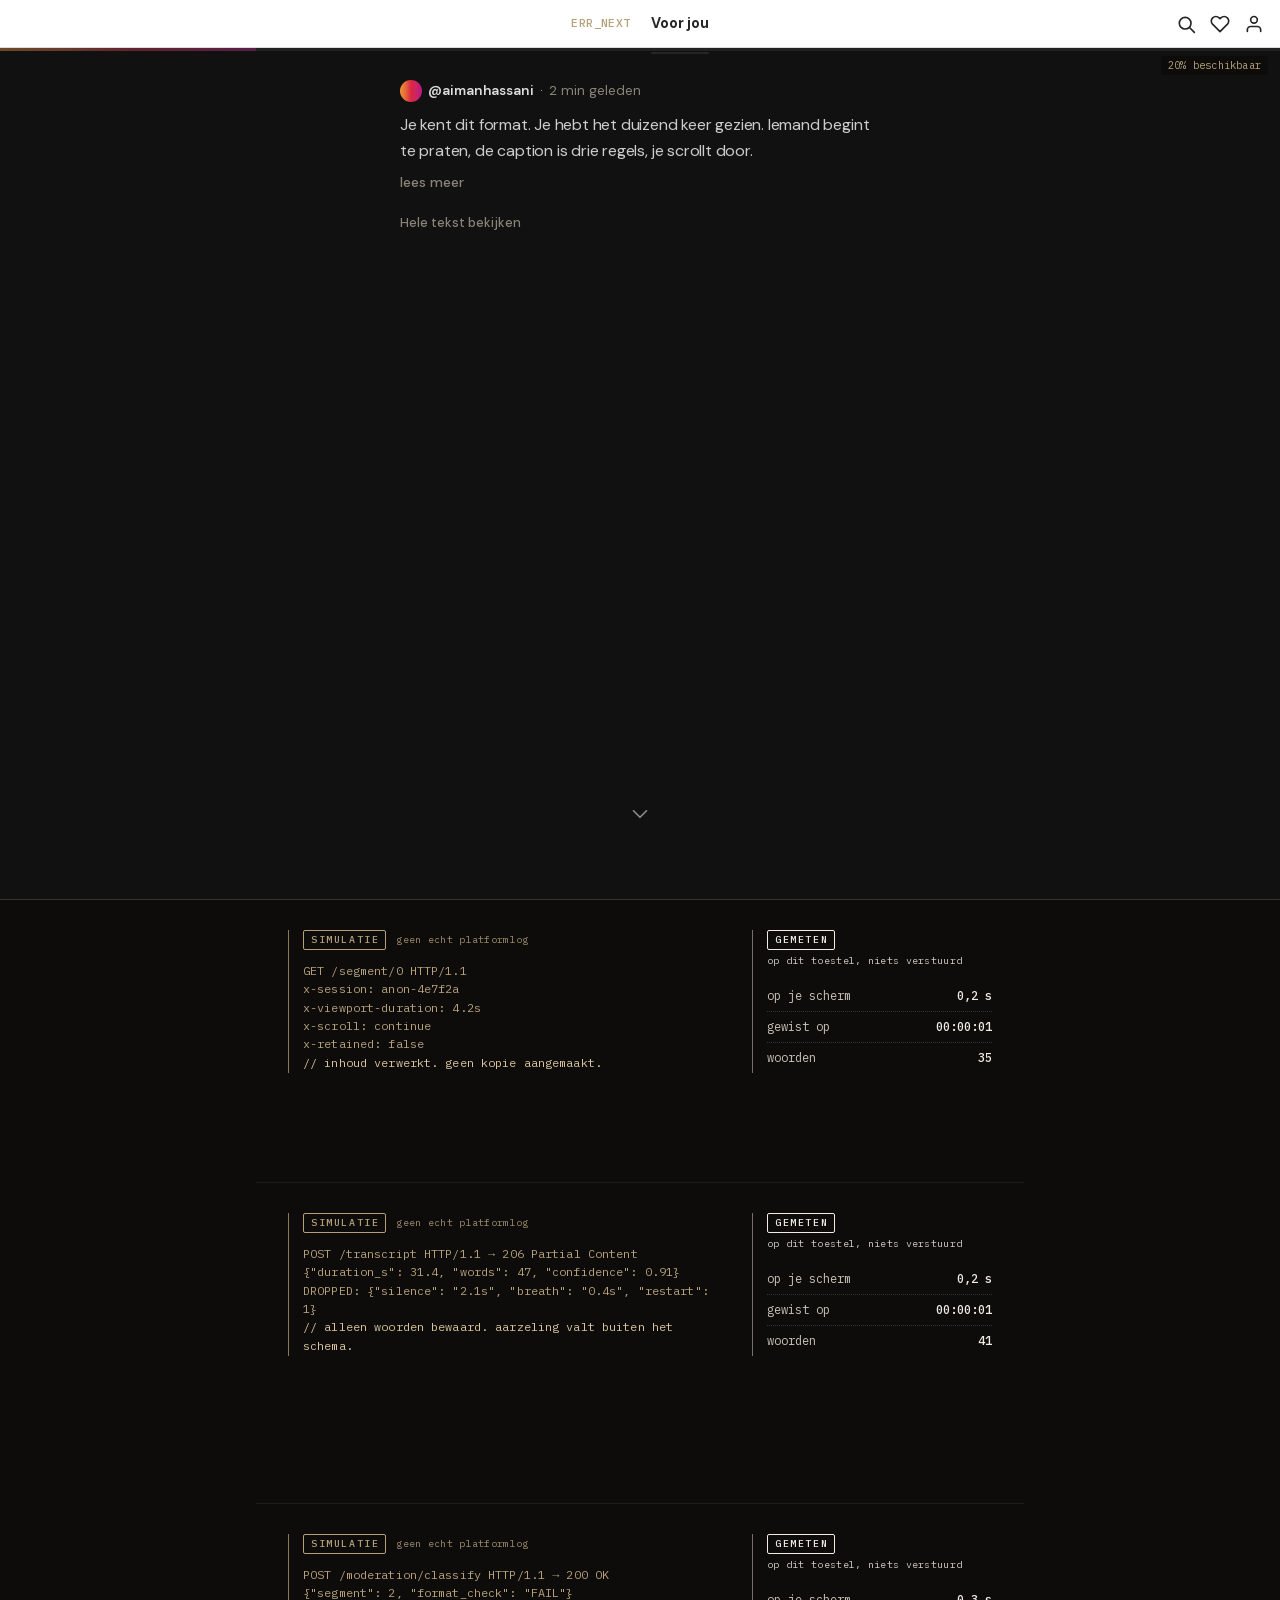
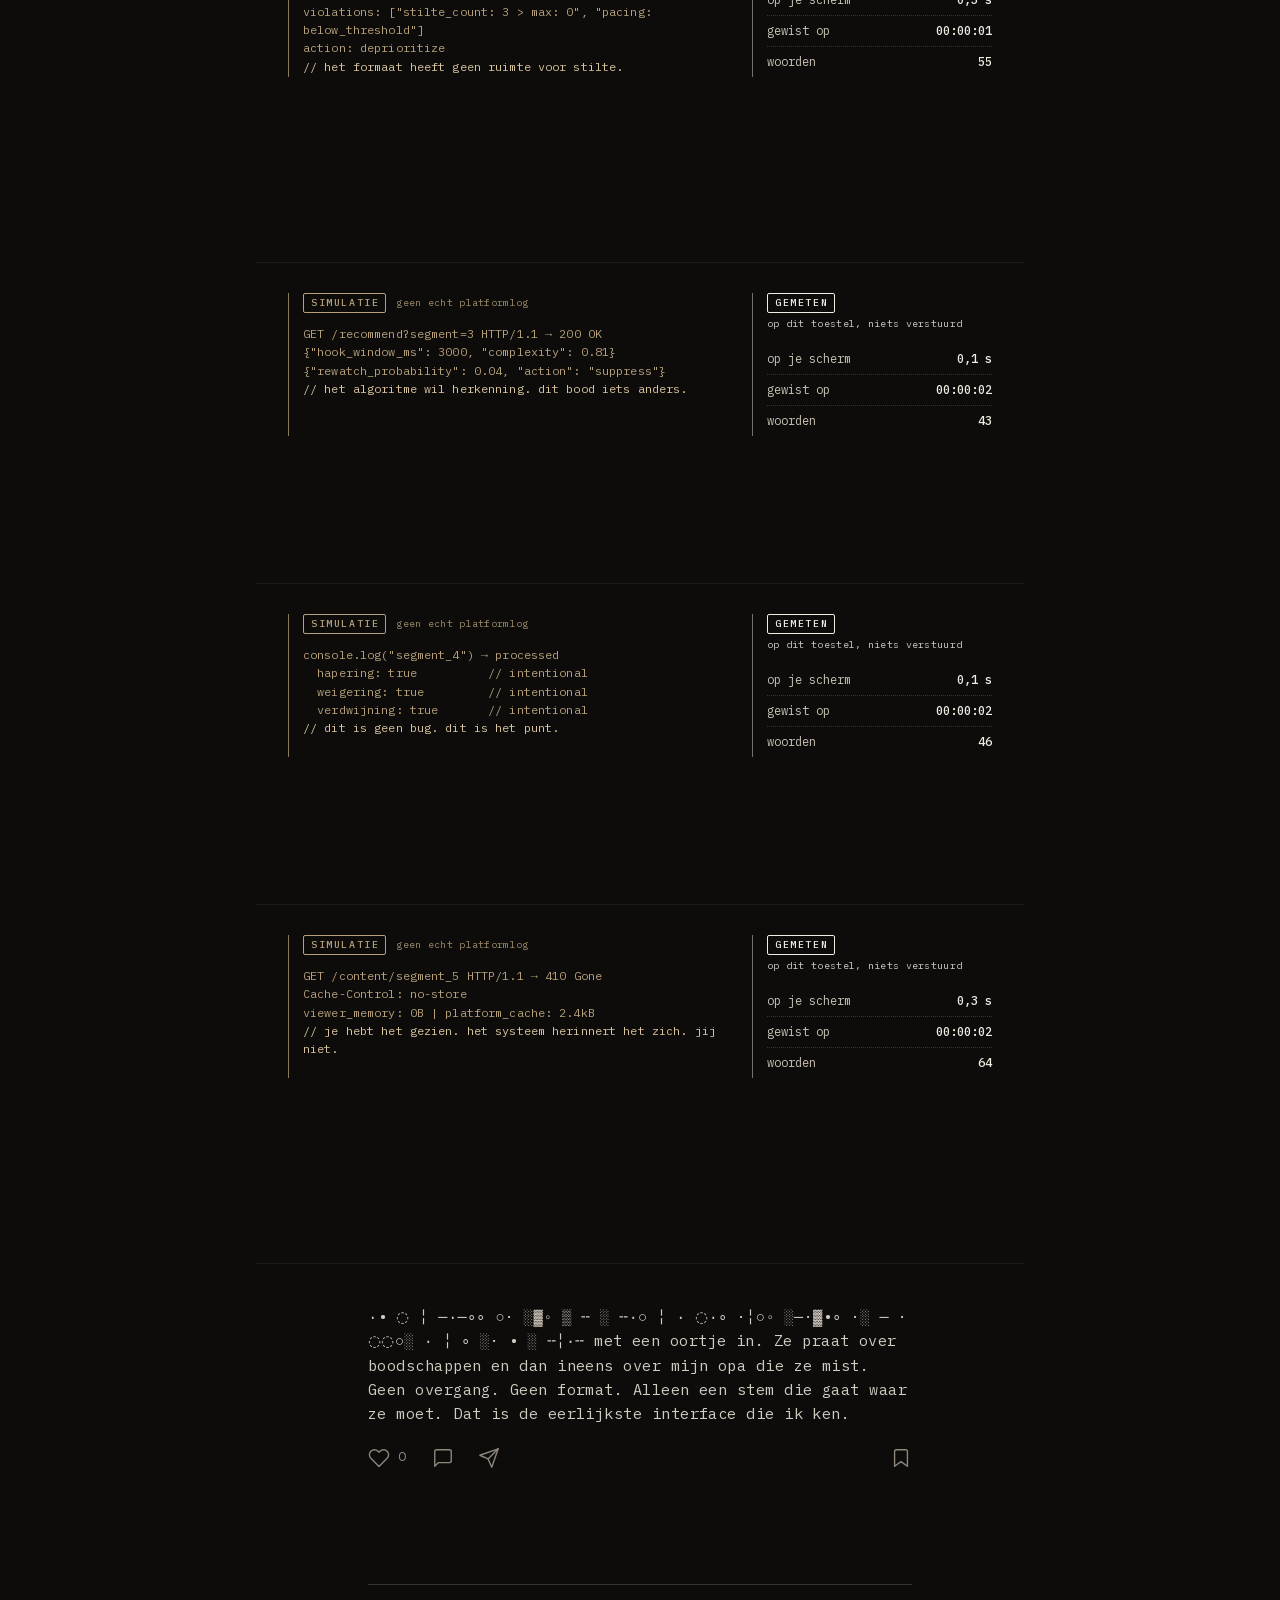
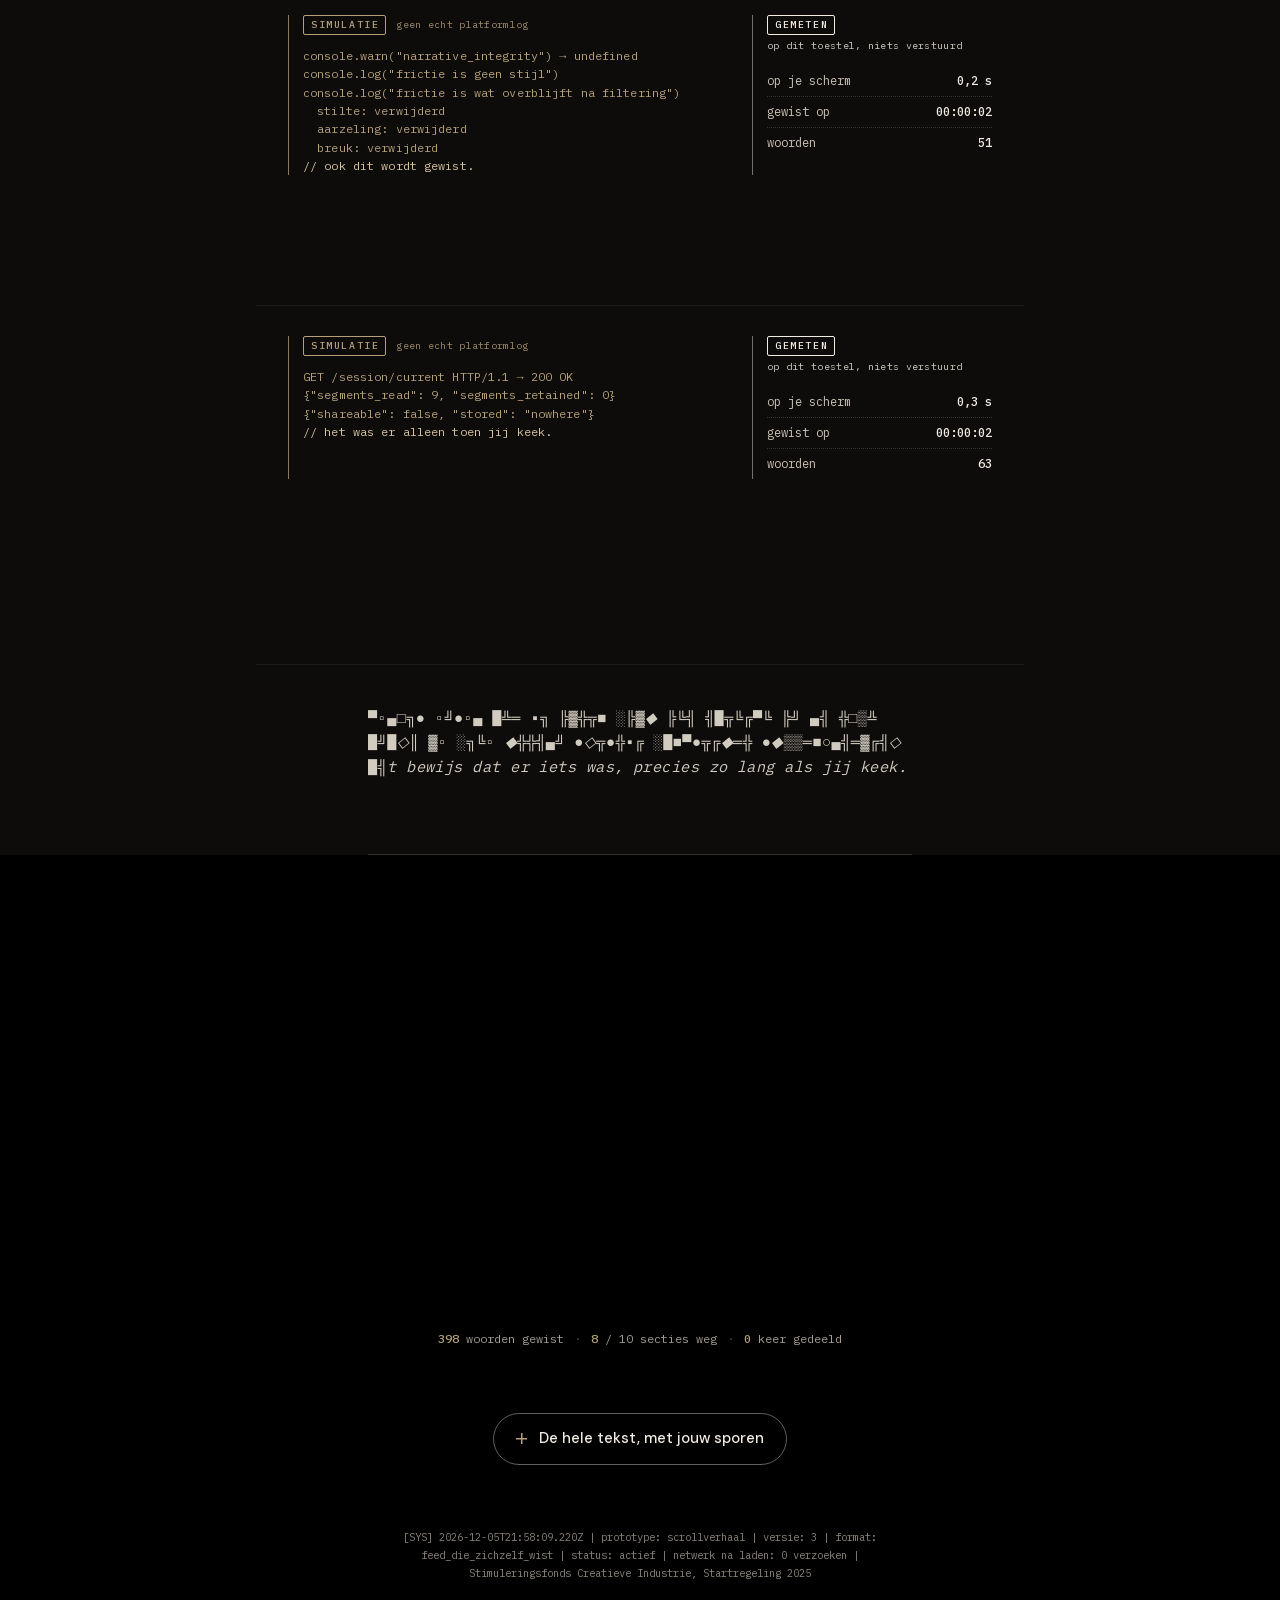
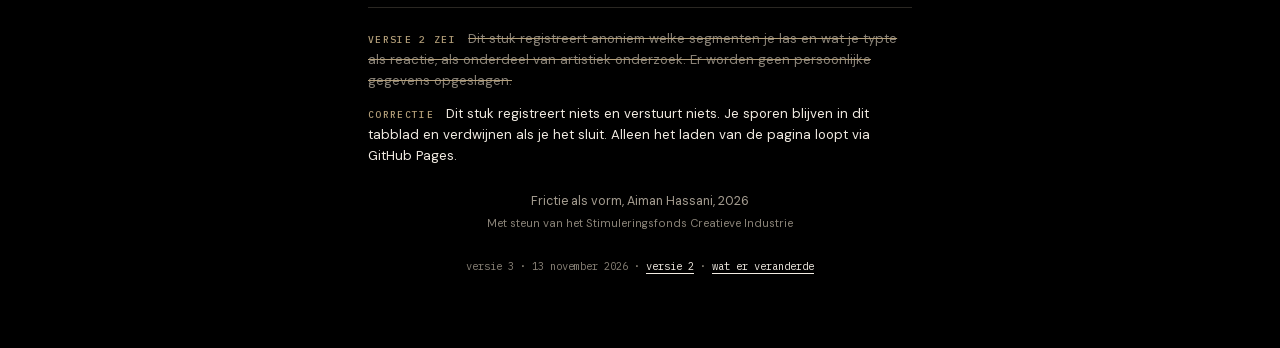
==== v3/index.html @ 37a1fa21 "v3: counter-archive version at /v3/, v2 frozen at /v2/ - v2/: the live version of 17 May, copied byt" ====
<!DOCTYPE html>
<html lang="nl">
<head>
  <meta charset="UTF-8">
  <meta name="viewport" content="width=device-width, initial-scale=1, viewport-fit=cover">
  <meta name="color-scheme" content="light">
  <meta name="theme-color" content="#ffffff">
  <title>Frictie als Vorm</title>
  <!-- Geen favicon-verzoek: ook dat zou het netwerk op gaan. -->
  <link rel="icon" href="data:,">
  <!-- Lettertypes staan naast deze pagina. Geen Google Fonts: ook Google ziet de lezer niet.
       Alles wordt vooraf geladen, zodat na het laden niets meer over het netwerk gaat. -->
  <link rel="preload" href="fonts/instrumentserif-400-latin.woff2" as="font" type="font/woff2" crossorigin>
  <link rel="preload" href="fonts/instrumentserif-italic-latin.woff2" as="font" type="font/woff2" crossorigin>
  <link rel="preload" href="fonts/dmsans-latin-var.woff2" as="font" type="font/woff2" crossorigin>
  <link rel="preload" href="fonts/plexmono-400-latin.woff2" as="font" type="font/woff2" crossorigin>
  <link rel="preload" href="fonts/plexmono-500-latin.woff2" as="font" type="font/woff2" crossorigin>
  <link rel="stylesheet" href="style.css">
</head>
<body>

  <svg class="sprite" aria-hidden="true" focusable="false">
    <symbol id="i-heart" viewBox="0 0 24 24"><path d="M20.84 4.61a5.5 5.5 0 0 0-7.78 0L12 5.67l-1.06-1.06a5.5 5.5 0 0 0-7.78 7.78l1.06 1.06L12 21.23l7.78-7.78 1.06-1.06a5.5 5.5 0 0 0 0-7.78z"/></symbol>
    <symbol id="i-comment" viewBox="0 0 24 24"><path d="M21 15a2 2 0 0 1-2 2H7l-4 4V5a2 2 0 0 1 2-2h14a2 2 0 0 1 2 2z"/></symbol>
    <symbol id="i-share" viewBox="0 0 24 24"><line x1="22" y1="2" x2="11" y2="13"/><polygon points="22 2 15 22 11 13 2 9 22 2"/></symbol>
    <symbol id="i-save" viewBox="0 0 24 24"><path d="M19 21l-7-5-7 5V5a2 2 0 0 1 2-2h10a2 2 0 0 1 2 2z"/></symbol>
    <symbol id="i-search" viewBox="0 0 24 24"><circle cx="11" cy="11" r="7"/><line x1="16.5" y1="16.5" x2="22" y2="22"/></symbol>
    <symbol id="i-user" viewBox="0 0 24 24"><path d="M20 21v-2a4 4 0 0 0-4-4H8a4 4 0 0 0-4 4v2"/><circle cx="12" cy="7" r="4"/></symbol>
    <symbol id="i-chevron" viewBox="0 0 24 24"><polyline points="6 9 12 15 18 9"/></symbol>
  </svg>

  <!-- Platformchroom. Het blijft ongerept en doet niets: daarom is het voor schermlezers
       en toetsenbord verborgen. Alleen wat jij las loopt gevaar. -->
  <div class="platform-nav" aria-hidden="true">
    <div class="nav-left"></div>
    <div class="nav-center">
      <span class="nav-tab" id="tabVolgend">Volgend</span>
      <span class="nav-tab nav-tab-active">Voor jou</span>
    </div>
    <div class="nav-right">
      <span class="nav-btn"><svg width="20" height="20" viewBox="0 0 24 24" fill="none" stroke="currentColor" stroke-width="2" stroke-linecap="round" stroke-linejoin="round"><use href="#i-search"/></svg></span>
      <span class="nav-btn"><svg width="20" height="20" viewBox="0 0 24 24" fill="none" stroke="currentColor" stroke-width="2" stroke-linecap="round" stroke-linejoin="round"><use href="#i-heart"/></svg></span>
      <span class="nav-btn"><svg width="20" height="20" viewBox="0 0 24 24" fill="none" stroke="currentColor" stroke-width="2" stroke-linecap="round" stroke-linejoin="round"><use href="#i-user"/></svg></span>
    </div>
  </div>

  <!-- Voortgang die achteruit gaat -->
  <div class="progress" aria-hidden="true">
    <div class="progress-track"><div class="progress-bar" id="progressBar"></div></div>
    <span class="progress-label" id="progressLabel">100% beschikbaar</span>
  </div>

  <!-- Meldingen voor schermlezers: welke alinea net gewist is -->
  <div class="sr-only" id="announcer" role="status" aria-live="polite"></div>

  <header class="intro">
    <div class="intro-inner">
      <p class="intro-meta">
        <span class="intro-avatar" aria-hidden="true"></span>
        <span class="intro-author">@aimanhassani</span>
        <span class="intro-dot" aria-hidden="true">·</span>
        <span class="intro-time">2 min geleden</span>
      </p>
      <p class="intro-caption" id="caption" tabindex="-1">Je kent dit format. Je hebt het duizend keer gezien. Iemand begint te praten, de caption is drie regels, je scrollt door.<span id="captionRest" hidden> Het algoritme zegt: deze persoon is 6,2 seconden je aandacht waard. Daarna: volgende.</span></p>
      <p class="intro-more"><button type="button" class="intro-more-link" id="moreBtn" aria-expanded="false" aria-controls="captionRest">lees meer</button></p>
      <!-- Leesroute die niets wist: zoals "Vertaling bekijken" onder een post -->
      <p class="intro-route"><a class="route-link" id="routeLink" href="#archief">Hele tekst bekijken</a></p>
    </div>
    <div class="scroll-indicator" id="scrollIndicator" aria-hidden="true">
      <svg width="26" height="26" viewBox="0 0 24 24" fill="none" stroke="currentColor" stroke-width="1.5" stroke-linecap="round" stroke-linejoin="round"><use href="#i-chevron"/></svg>
    </div>
  </header>

  <main id="main">
    <article class="feed" id="story" aria-label="Frictie als Vorm, scrollverhaal">

      <section class="segment" data-segment="0">
        <div class="segment-content">
          <p>Je kent dit format. Je hebt het duizend keer gezien. Iemand begint te praten, de caption is drie regels, je scrollt door. Het algoritme zegt: deze persoon is 6,2 seconden je aandacht waard. Daarna: volgende.</p>
        </div>
        <div class="segment-ghost" hidden></div>
      </section>

      <section class="segment" data-segment="1">
        <div class="segment-content">
          <p>Stel je voor: je stuurt een spraakbericht. Je hapert, je zucht, je begint opnieuw. Maar de app transcribeert alleen de woorden. De aarzeling verdwijnt. De stilte wordt witruimte. Wat overblijft is een samenvatting van wat je voelde, niet wat je voelde.</p>
        </div>
        <div class="segment-ghost" hidden></div>
      </section>

      <section class="segment" data-segment="2">
        <div class="segment-content">
          <p>Ik maakte een film over jongens bij Rotterdam Centraal. Het format was: 50 minuten drama, lineair, NTR. Maar het verhaal was niet lineair. Het had gaten. Stiltes waar niemand iets zei omdat er niks te zeggen viel. Die stiltes pasten niet in het format. Het format wilde conflict, opbouw, catharsis. Het verhaal wilde gewoon ademruimte.</p>
        </div>
        <div class="segment-ghost" hidden></div>
      </section>

      <section class="segment" data-segment="3">
        <div class="segment-content">
          <p>Op TikTok heb je drie seconden. Drie seconden om iemand te overtuigen dat jouw verhaal hun duim waard is. Dat is geen storytelling. Dat is een sollicitatie bij een algoritme. En het algoritme heeft geen interesse in complexiteit. Het wil herkenning, snelheid, herhaling.</p>
        </div>
        <div class="segment-ghost" hidden></div>
      </section>

      <section class="segment" data-segment="4">
        <div class="segment-content">
          <p>Maar wat als het format zelf het verhaal is? Wat als de hapering, de weigering om glad te laden, de tekst die niet blijft staan, juist de betekenis draagt? Niet als kunstgreep. Als eerlijkheid. Omdat sommige verhalen niet passen in de container die je ze geeft.</p>
        </div>
        <div class="segment-ghost" hidden></div>
      </section>

      <section class="segment" data-segment="5">
        <div class="segment-content">
          <p>Je hebt nu gemerkt dat de vorige stukken weg zijn. Je scrollt terug en vindt foutmeldingen waar woorden stonden. Het systeem heeft besloten dat je klaar was met die tekst. Jij had daar geen zeggenschap over. Zo werkt het ook in je feed. Je ziet iets, het raakt je, je scrollt door, het is weg. Alleen het algoritme herinnert zich wat je hebt gezien.</p>
        </div>
        <div class="segment-ghost" hidden></div>
      </section>

      <section class="segment" data-segment="6">
        <div class="segment-content">
          <p>Mijn moeder stuurt me voice-notes in het Arabisch. Soms twintig achter elkaar. Ik luister ze in de trein, met een oortje in. Ze praat over boodschappen en dan ineens over mijn opa die ze mist. Geen overgang. Geen format. Alleen een stem die gaat waar ze moet. Dat is de eerlijkste interface die ik ken.</p>
        </div>
        <div class="segment-ghost" hidden></div>
      </section>

      <section class="segment" data-segment="7">
        <div class="segment-content">
          <p>Frictie is geen stijl. Frictie is wat er overblijft als je weigert om je verhaal glad te strijken voor het platform. Het is de stilte die de app wegfiltert. Het is de aarzeling die het algoritme niet kan meten. Het is de breuk in het format waar de werkelijkheid doorheen lekt.</p>
        </div>
        <div class="segment-ghost" hidden></div>
      </section>

      <section class="segment" data-segment="8">
        <div class="segment-content">
          <p>Dit verhaal is bijna op. Niet omdat het klaar is, maar omdat het zichzelf heeft opgebruikt. Elke alinea die je las bestaat niet meer. Je kunt het niet delen, niet screenshotten, niet bewaren in je saves. Het was er alleen in het moment dat jij keek. Net als dat ene bericht in je feed dat je raakte maar dat je nooit meer terugvindt.</p>
        </div>
        <div class="segment-ghost" hidden></div>
      </section>

      <!-- Laatste alinea: geen knoppen. Het systeem heeft geen eigen taal meer. -->
      <section class="segment segment-final" data-segment="9">
        <div class="segment-content">
          <p>Scroll terug als je wilt. Maar het verhaal is er niet meer. Er zijn alleen sporen. Tijdcodes. Foutmeldingen. Het bewijs dat er iets was, precies zo lang als jij keek.</p>
        </div>
        <div class="segment-ghost" hidden></div>
      </section>

    </article>

    <!-- Na de feed. Altijd minstens een scherm hoog, zodat ook de laatste alinea dezelfde
         regel volgt als de rest: het einde klopt op elk scherm. -->
    <div class="after" id="after">

      <section class="endcard" aria-labelledby="endTitle">
        <h2 class="sr-only" id="endTitle">Einde van de feed</h2>
        <p class="farewell" id="farewell" aria-hidden="true"></p>
        <p class="footer-stats">
          <span class="stat"><span class="stat-num" id="wordsLost">0</span> woorden gewist</span>
          <span class="stat-sep" aria-hidden="true">·</span>
          <span class="stat"><span class="stat-num" id="segmentsGone">0</span> / 10 secties weg</span>
          <span class="stat-sep" aria-hidden="true">·</span>
          <span class="stat"><span class="stat-num">0</span> keer gedeeld</span>
        </p>
      </section>

      <section class="archive" id="archief" aria-labelledby="archiefTitel">
        <details class="archive-box" id="archiveBox">
          <summary id="archiefTitel">De hele tekst, met jouw sporen</summary>
          <div class="archive-body">
            <p class="archive-rule">regel: een alinea vervaagt zodra de onderkant ervan de helft van je scherm passeert, en wordt gewist zodra die het bovenste derde bereikt. voor iedereen hetzelfde, op elk scherm. tijdcodes tellen vanaf het openen van deze pagina.</p>
            <ol class="archive-list" id="archiveList" role="list"></ol>
            <dl class="manifest" id="manifest">
              <div>
                <dt>bewaard</dt>
                <dd>alleen in dit tabblad: per alinea de tijd op je scherm, het moment van wissen en het aantal woorden. weg zodra je het tabblad sluit.</dd>
              </div>
              <div>
                <dt>niet bewaard</dt>
                <dd>wat je typte (alleen het aantal tekens), wie je bent, of je echt las.</dd>
              </div>
              <div>
                <dt>verstuurd</dt>
                <dd id="manifestNet">niets.</dd>
              </div>
            </dl>
          </div>
        </details>
      </section>

      <footer class="colophon">
        <p class="footer-system" id="footerSystem"></p>
        <div class="correction">
          <p class="was"><span class="tag">versie 2 zei</span> <del>Dit stuk registreert anoniem welke segmenten je las en wat je typte als reactie, als onderdeel van artistiek onderzoek. Er worden geen persoonlijke gegevens opgeslagen.</del></p>
          <p class="is"><span class="tag">correctie</span> Dit stuk registreert niets en verstuurt niets. Je sporen blijven in dit tabblad en verdwijnen als je het sluit. Alleen het laden van de pagina loopt via GitHub Pages.</p>
        </div>
        <p class="credit">Frictie als vorm, Aiman Hassani, 2026<br>
        <span class="credit-sub">Met steun van het Stimuleringsfonds Creatieve Industrie</span></p>
        <p class="versions">versie 3 · 13 november 2026 · <a href="../v2/">versie 2</a> · <a href="../CHANGELOG.html">wat er veranderde</a></p>
      </footer>

    </div>
  </main>

  <!-- Knoppen onder elke alinea, behalve de laatste -->
  <template id="tplUI">
    <div class="segment-ui">
      <button type="button" class="ui-heart" aria-label="Vind ik leuk" aria-pressed="false"><svg width="22" height="22" viewBox="0 0 24 24" fill="none" stroke="currentColor" stroke-width="1.5" stroke-linecap="round" stroke-linejoin="round" aria-hidden="true" focusable="false"><use href="#i-heart"/></svg><span class="heart-count">0</span></button>
      <button type="button" class="ui-comment" aria-label="Reageren" aria-expanded="false"><svg width="22" height="22" viewBox="0 0 24 24" fill="none" stroke="currentColor" stroke-width="1.5" stroke-linecap="round" stroke-linejoin="round" aria-hidden="true" focusable="false"><use href="#i-comment"/></svg></button>
      <button type="button" class="ui-share" aria-label="Delen"><svg width="22" height="22" viewBox="0 0 24 24" fill="none" stroke="currentColor" stroke-width="1.5" stroke-linecap="round" stroke-linejoin="round" aria-hidden="true" focusable="false"><use href="#i-share"/></svg><span class="ui-err">niet deelbaar</span></button>
      <button type="button" class="ui-save" aria-label="Opslaan"><svg width="22" height="22" viewBox="0 0 24 24" fill="none" stroke="currentColor" stroke-width="1.5" stroke-linecap="round" stroke-linejoin="round" aria-hidden="true" focusable="false"><use href="#i-save"/></svg><span class="ui-err">niet op te slaan</span></button>
    </div>
  </template>

  <script src="script.js"></script>
</body>
</html>
---- v3/style.css ----
/* Frictie als Vorm, scrollverhaal versie 3 */

/*
  VIER REGISTERS
  1. platform   intro en knoppen: DM Sans, wit chroom. Ziet eruit als een post.
  2. essay      de alinea's: Instrument Serif, warm creme. Iemand schreef dit.
  3. machine    simulatie: IBM Plex Mono in amber. Verzonnen platformtaal, als simulatie gelabeld.
  4. correctie  gemeten: IBM Plex Mono in creme. Wat er bij deze lezing echt gebeurde.

  Het creme van het essay keert terug in de meting: de correctie staat aan de kant van de tekst,
  niet aan de kant van het platform. Versie 2 kende de eerste drie registers.

  Lettertypes staan naast deze pagina (SIL Open Font License, zie fonts/), alleen de Latijnse
  tekenset. Andere tekens vallen terug op de lettertypes van het toestel, zonder netwerkverzoek.
*/

@font-face {
  font-family: 'Instrument Serif';
  font-style: normal;
  font-weight: 400;
  font-display: swap;
  src: url('fonts/instrumentserif-400-latin.woff2') format('woff2');
  unicode-range: U+0000-00FF, U+0131, U+0152-0153, U+02BB-02BC, U+02C6, U+02DA, U+02DC, U+0304, U+0308, U+0329, U+2000-206F, U+20AC, U+2122, U+2191, U+2193, U+2212, U+2215, U+FEFF, U+FFFD;
}

@font-face {
  font-family: 'Instrument Serif';
  font-style: italic;
  font-weight: 400;
  font-display: swap;
  src: url('fonts/instrumentserif-italic-latin.woff2') format('woff2');
  unicode-range: U+0000-00FF, U+0131, U+0152-0153, U+02BB-02BC, U+02C6, U+02DA, U+02DC, U+0304, U+0308, U+0329, U+2000-206F, U+20AC, U+2122, U+2191, U+2193, U+2212, U+2215, U+FEFF, U+FFFD;
}

@font-face {
  font-family: 'DM Sans';
  font-style: normal;
  font-weight: 400 700;
  font-display: swap;
  src: url('fonts/dmsans-latin-var.woff2') format('woff2');
  unicode-range: U+0000-00FF, U+0131, U+0152-0153, U+02BB-02BC, U+02C6, U+02DA, U+02DC, U+0304, U+0308, U+0329, U+2000-206F, U+20AC, U+2122, U+2191, U+2193, U+2212, U+2215, U+FEFF, U+FFFD;
}

@font-face {
  font-family: 'IBM Plex Mono';
  font-style: normal;
  font-weight: 400;
  font-display: swap;
  src: url('fonts/plexmono-400-latin.woff2') format('woff2');
  unicode-range: U+0000-00FF, U+0131, U+0152-0153, U+02BB-02BC, U+02C6, U+02DA, U+02DC, U+0304, U+0308, U+0329, U+2000-206F, U+20AC, U+2122, U+2191, U+2193, U+2212, U+2215, U+FEFF, U+FFFD;
}

@font-face {
  font-family: 'IBM Plex Mono';
  font-style: normal;
  font-weight: 500;
  font-display: swap;
  src: url('fonts/plexmono-500-latin.woff2') format('woff2');
  unicode-range: U+0000-00FF, U+0131, U+0152-0153, U+02BB-02BC, U+02C6, U+02DA, U+02DC, U+0304, U+0308, U+0329, U+2000-206F, U+20AC, U+2122, U+2191, U+2193, U+2212, U+2215, U+FEFF, U+FFFD;
}

:root {
  --bg: #f2ece3;
  --text: #1a1814;
  --text-muted: #6b6360;
  --platform-bg: #ffffff;
  --platform-border: #dbdbdb;
  --platform-text: #262626;
  --platform-muted: #737373;
  --border: #d8d0c8;

  --ghost: #b5a07a;
  --ghost-light: #d8c59f;
  --ghost-border: #8a7a5a;
  --ground: #0d0c0b;
  --ground-border: #1e1c19;
  --void: #000000;

  --cream: #f2ece3;
  --cream-dim: #c9c1b4;
  --ash: #8a8378;

  --ig-gradient: linear-gradient(90deg, #f09433 0%, #e6683c 25%, #dc2743 50%, #cc2366 75%, #bc1888 100%);

  --serif: 'Instrument Serif', Georgia, 'Times New Roman', serif;
  --sans: 'DM Sans', system-ui, -apple-system, 'Segoe UI', sans-serif;
  --mono: 'IBM Plex Mono', ui-monospace, Menlo, Consolas, monospace;

  --nav-h: 48px;
  --measure: 34rem;
  --gutter: 20px;
}

*,
*::before,
*::after {
  margin: 0;
  padding: 0;
  box-sizing: border-box;
}

html {
  /* Het script houdt de tekst zelf op zijn plek wanneer een spoor langer is dan zijn alinea.
     Ankeren door de browser staat uit, zodat er niet twee keer wordt gecorrigeerd. */
  overflow-anchor: none;
  -webkit-text-size-adjust: 100%;
  text-size-adjust: 100%;
  scroll-padding-top: calc(var(--nav-h) + 20px);
}

body {
  overflow-anchor: none;
  background: var(--bg);
  color: var(--text);
  font-family: var(--sans);
  font-size: 1rem;
  line-height: 1.6;
  overflow-x: hidden;
  overflow-x: clip;
  -webkit-font-smoothing: antialiased;
  -moz-osx-font-smoothing: grayscale;
}

[hidden] {
  display: none !important;
}

.sprite {
  position: absolute;
  width: 0;
  height: 0;
  overflow: hidden;
}

.sr-only {
  position: absolute;
  width: 1px;
  height: 1px;
  padding: 0;
  margin: -1px;
  overflow: hidden;
  clip: rect(0, 0, 0, 0);
  white-space: nowrap;
  border: 0;
}

:focus-visible {
  outline: 2px solid currentColor;
  outline-offset: 3px;
  border-radius: 2px;
}

a {
  color: inherit;
}

button {
  font: inherit;
  color: inherit;
}

/* ---- PLATFORMCHROOM ---- */
.platform-nav {
  position: fixed;
  top: 0;
  left: 0;
  right: 0;
  height: var(--nav-h);
  background: #fff;
  border-bottom: 1px solid var(--platform-border);
  display: flex;
  align-items: center;
  justify-content: space-between;
  padding: 0 16px;
  z-index: 100;
  user-select: none;
  -webkit-user-select: none;
}

.nav-left,
.nav-right {
  width: 84px;
}

.nav-center {
  display: flex;
  gap: 20px;
  align-items: center;
}

.nav-tab {
  font-size: 0.9rem;
  font-weight: 500;
  color: rgba(38, 38, 38, 0.45);
  padding: 4px 0;
  position: relative;
}

.nav-tab-active {
  color: var(--platform-text);
  font-weight: 700;
}

.nav-tab-active::after {
  content: '';
  position: absolute;
  bottom: -15px;
  left: 0;
  right: 0;
  height: 2px;
  background: var(--platform-text);
  border-radius: 2px;
}

/* Vier alinea's weg: alleen "Volgend" breekt. Het chroom blijft wit. */
.platform-nav.glitching #tabVolgend {
  color: var(--ghost);
  font-family: var(--mono);
  font-size: 0.72rem;
  letter-spacing: 0.04em;
}

.nav-right {
  display: flex;
  align-items: center;
  justify-content: flex-end;
  gap: 14px;
}

.nav-btn {
  display: flex;
  color: var(--platform-text);
}

/* ---- VOORTGANG ---- */
.progress {
  position: fixed;
  top: var(--nav-h);
  left: 0;
  right: 0;
  z-index: 99;
  pointer-events: none;
}

.progress-track {
  height: 3px;
  background: #eee;
  transition: background 0.5s ease;
}

.progress-bar {
  height: 100%;
  width: 100%;
  background: var(--ig-gradient);
  transition: width 0.4s ease, opacity 1s ease;
}

/* Meer dan de helft weg: het vrolijke verloop kan niet meer optreden. */
.progress-bar.bar-fading {
  opacity: 0.35;
}

.progress-label {
  position: absolute;
  top: 8px;
  right: 12px;
  font-family: var(--mono);
  font-size: 0.66rem;
  line-height: 1;
  letter-spacing: 0.02em;
  color: var(--text-muted);
  background: rgba(242, 236, 227, 0.9);
  padding: 4px 7px;
  border-radius: 3px;
  transition: color 0.5s ease, background 0.5s ease;
}

body.low .progress-label {
  color: #7d6b45;
}

/* ---- INTRO: een gewone post ---- */
.intro {
  min-height: 100vh;
  min-height: 100svh;
  display: flex;
  flex-direction: column;
  justify-content: center;
  align-items: center;
  padding: 80px 24px 40px;
  background: var(--platform-bg);
  border-bottom: 1px solid var(--platform-border);
}

.intro-inner {
  max-width: 480px;
  width: 100%;
}

.intro-meta {
  display: flex;
  align-items: center;
  gap: 6px;
  font-size: 0.85rem;
  color: var(--platform-muted);
  margin-bottom: 10px;
}

.intro-avatar {
  width: 22px;
  height: 22px;
  border-radius: 50%;
  background: var(--ig-gradient);
  flex-shrink: 0;
}

.intro-author {
  font-weight: 600;
  color: var(--platform-text);
}

.intro-dot {
  color: #c7c7c7;
}

.intro-caption {
  font-size: 1rem;
  line-height: 1.65;
  color: var(--platform-text);
  letter-spacing: -0.012em;
  margin-bottom: 4px;
}

.intro-caption:focus {
  outline: none;
}

.intro-more-link {
  background: none;
  border: 0;
  padding: 2px 0;
  font-size: 0.875rem;
  font-weight: 500;
  color: var(--platform-muted);
  cursor: pointer;
}

.intro-more-link:hover {
  color: #444;
}

/* Zoals "Vertaling bekijken" onder een post: klein, grijs, altijd vindbaar. */
.intro-route {
  margin-top: 14px;
}

.route-link {
  font-size: 0.8rem;
  font-weight: 500;
  color: var(--platform-muted);
  text-decoration: none;
}

.route-link:hover {
  color: #444;
  text-decoration: underline;
  text-underline-offset: 3px;
}

.scroll-indicator {
  color: #8e8e8e;
  margin-top: auto;
  padding-bottom: 24px;
  animation: bounce 2s ease-in-out infinite;
  transition: opacity 0.5s ease;
}

.scroll-indicator.gone {
  opacity: 0;
}

@keyframes bounce {
  0%,
  100% {
    transform: translateY(0);
    opacity: 0.55;
  }
  50% {
    transform: translateY(10px);
    opacity: 1;
  }
}

/* ---- DE FEED ---- */
.feed {
  max-width: calc(var(--measure) + 2 * var(--gutter));
  margin: 0 auto;
  padding: 0 var(--gutter);
}

.segment {
  position: relative;
  padding: 40px 0 34px;
  border-bottom: 1px solid var(--border);
}

.segment-content {
  position: relative;
  transition: opacity 0.8s ease, filter 0.8s ease;
}

/* Essay: een stem die weigert caption te zijn. Op de telefoon minstens 20 px. */
.segment-content p {
  font-family: var(--serif);
  font-size: clamp(1.3rem, 1.12rem + 0.75vw, 1.6rem);
  line-height: 1.5;
  letter-spacing: -0.003em;
  color: var(--text);
  text-wrap: pretty;
  hanging-punctuation: first;
}

.segment-final .segment-content p {
  font-style: italic;
}

/* ---- KNOPPEN ---- */
.segment-ui {
  display: flex;
  align-items: center;
  gap: 2px;
  margin: 10px -11px 0;
}

.segment-ui button {
  background: none;
  border: none;
  color: var(--platform-text);
  cursor: pointer;
  min-width: 44px;
  min-height: 44px;
  padding: 10px 11px;
  display: inline-flex;
  align-items: center;
  justify-content: center;
  gap: 6px;
  transition: opacity 0.2s ease, transform 0.1s ease, color 1.5s ease;
  -webkit-tap-highlight-color: transparent;
}

.segment-ui button:hover {
  opacity: 0.6;
}

.segment-ui button:active {
  transform: scale(0.92);
}

.ui-save {
  margin-left: auto;
}

.ui-heart.liked svg {
  fill: #ed4956;
  stroke: #ed4956;
}

.heart-count {
  font-size: 0.78rem;
  color: var(--platform-muted);
  min-width: 12px;
}

.ui-err {
  display: none;
  font-size: 0.72rem;
}

.ui-share.share-failed svg,
.ui-save.save-failed svg {
  display: none;
}

.ui-share.share-failed,
.ui-save.save-failed {
  cursor: default;
  pointer-events: none;
  color: #8a7a5a;
}

.ui-share.share-failed .ui-err,
.ui-save.save-failed .ui-err {
  display: inline;
}

/* Na een poging is de mogelijkheid weg. */
.ui-comment.comment-done {
  display: none;
}

/* ---- REACTIE ---- */
.comment-input-wrap {
  display: flex;
  align-items: center;
  gap: 8px;
  margin-top: 10px;
}

.comment-field {
  flex: 1;
  min-width: 0;
  background: transparent;
  border: none;
  border-bottom: 1px solid var(--border);
  border-radius: 0;
  font-family: var(--sans);
  font-size: 1rem;
  color: var(--text);
  -webkit-text-fill-color: var(--text);
  padding: 6px 0;
  caret-color: var(--text);
  -webkit-appearance: none;
  appearance: none;
}

.comment-field:focus {
  outline: none;
  border-bottom-color: currentColor;
}

.comment-field::placeholder {
  color: var(--text-muted);
  -webkit-text-fill-color: var(--text-muted);
}

.comment-send {
  background: none;
  border: none;
  color: var(--text-muted);
  cursor: pointer;
  min-width: 44px;
  min-height: 44px;
  display: inline-flex;
  align-items: center;
  justify-content: center;
}

.comment-send:hover {
  color: var(--text);
}

/* Even, in jouw register: jij schreef het. */
.comment-bubble {
  margin-top: 10px;
  font-family: var(--serif);
  font-size: 1.1rem;
  line-height: 1.5;
  color: var(--text-muted);
  padding-left: 12px;
  border-left: 1px solid var(--border);
}

.comment-bubble:focus,
.comment-ghost:focus {
  outline: none;
}

/* Het bonnetje van het platform, en de correctie eronder. */
.comment-ghost,
.comment-correction {
  font-family: var(--mono);
  font-size: 0.72rem;
  line-height: 1.5;
  letter-spacing: 0.02em;
}

.comment-ghost {
  margin-top: 10px;
  color: #8a7a5a;
}

.comment-correction {
  margin-top: 2px;
  color: var(--text);
}

body.is-dark .comment-ghost {
  color: var(--ghost);
}

body.is-dark .comment-correction {
  color: var(--cream);
}

/* ---- VERVAGEN ---- */
.segment.dissolving .segment-content {
  opacity: 0.2;
  filter: blur(2px);
}

.segment.dissolving .segment-ui {
  opacity: 0.2;
}

/* ---- OVERSCHRIJVEN ---- */
.segment.scrambling {
  overflow: hidden;
}

.segment.scrambling .segment-content p {
  font-family: var(--mono);
  font-size: 0.95rem;
  line-height: 1.6;
  color: #999;
  letter-spacing: 0.03em;
}

/* ---- GEWIST: de band met het spoor ---- */
.segment.dissolved {
  background: var(--ground);
  border-bottom-color: var(--ground-border);
  margin-inline: calc(-1 * var(--gutter));
  padding: 26px var(--gutter) 30px;
}

.segment.dissolved .segment-content,
.segment.dissolved .segment-ui,
.segment.dissolved .comment-input-wrap,
.segment.dissolved .comment-bubble,
.segment.dissolved .comment-ghost,
.segment.dissolved .comment-correction {
  display: none;
}

.segment-ghost {
  display: grid;
  gap: 22px;
  align-content: start;
  animation: ghost-appear 0.5s ease-out;
}

.segment-ghost:focus {
  outline: none;
}

.segment-ghost:focus-visible {
  outline: 1px solid var(--cream-dim);
  outline-offset: 6px;
}

/* Data verschijnt niet dramatisch. Ze is er gewoon. */
@keyframes ghost-appear {
  from {
    opacity: 0;
  }
  to {
    opacity: 1;
  }
}

.trace {
  min-width: 0;
  padding-left: 14px;
}

.trace-sim {
  color: var(--ghost);
  border-left: 1px solid var(--ghost-border);
}

.trace-real {
  color: var(--cream);
  border-left: 1px solid rgba(242, 236, 227, 0.45);
}

.trace-tag {
  display: flex;
  flex-wrap: wrap;
  align-items: baseline;
  gap: 4px 10px;
  margin-bottom: 12px;
  font-family: var(--mono);
  font-size: 0.62rem;
  line-height: 1.5;
  letter-spacing: 0.03em;
}

.tag-name {
  font-weight: 500;
  letter-spacing: 0.16em;
  text-transform: uppercase;
  padding: 2px 6px 1px 7px;
  border: 1px solid currentColor;
  border-radius: 2px;
}

.tag-note {
  opacity: 0.85;
}

.trace-log {
  margin: 0;
  font-family: var(--mono);
  font-size: 0.74rem;
  line-height: 1.55;
  letter-spacing: 0.01em;
  white-space: pre-wrap;
  overflow-wrap: anywhere;
  color: var(--ghost);
}

/* De //-regels zijn de enige menselijke zinnen in het log. */
.log-comment {
  color: var(--ghost-light);
}

.log-line[lang='ar'] {
  font-family: 'Geeza Pro', 'Noto Naskh Arabic', 'Segoe UI', Tahoma, sans-serif;
  font-size: 1.12em;
  unicode-bidi: isolate;
}

/* Alinea 6 (de moeder): zelfde kleur, iets groter. Hier viel meer te verliezen. */
.segment[data-segment='6'] .trace-log {
  font-size: 0.78rem;
}

.trace-data {
  font-family: var(--mono);
  font-size: 0.76rem;
  line-height: 1.5;
}

.trace-data > div {
  display: flex;
  justify-content: space-between;
  align-items: baseline;
  gap: 16px;
  padding: 6px 0;
  border-bottom: 1px dotted rgba(242, 236, 227, 0.18);
}

.trace-data > div:last-child {
  border-bottom: 0;
}

.trace-data dt {
  color: var(--cream-dim);
}

.trace-data dd {
  color: var(--cream);
  font-weight: 500;
  font-variant-numeric: tabular-nums;
  text-align: right;
}

/* De laatste alinea: het systeem heeft geen eigen taal meer, alleen de meting blijft. */
.segment-final.dissolved {
  background: var(--void);
  border-bottom-color: var(--void);
}

.segment-final .segment-ghost {
  max-width: 20rem;
  margin-inline: auto;
}

/* Breed scherm: de band wordt breder dan de tekst. Simulatie links, meting ernaast. */
@media (min-width: 900px) {
  .segment.dissolved {
    margin-inline: calc((100% - min(48rem, 100vw - 64px)) / 2);
    padding: 30px 32px 34px;
  }

  .segment-ghost {
    grid-template-columns: minmax(0, 1fr) minmax(13rem, 15rem);
    column-gap: 36px;
  }

  .segment-final .segment-ghost {
    grid-template-columns: minmax(0, 1fr);
  }
}

/* ---- NA DE FEED ---- */
/* Minstens een scherm hoog: zo kan ook de laatste alinea de regel volgen. */
.after {
  background: var(--void);
  color: var(--cream);
  min-height: 100vh;
  min-height: 100lvh;
  padding: clamp(64px, 12vh, 140px) var(--gutter) 72px;
  display: flex;
  flex-direction: column;
  align-items: center;
  gap: 64px;
}

.endcard {
  display: grid;
  justify-items: center;
  gap: 36px;
  text-align: center;
}

/* Het slotspoor uit versie 2, woord voor woord. Nu leesbaar van contrast. */
.farewell {
  font-family: var(--sans);
  font-size: 1rem;
  line-height: 2.3;
  letter-spacing: 0.02em;
  color: rgba(242, 236, 227, 0.8);
  white-space: pre-line;
  /* De plek is er vanaf het begin, onzichtbaar: als het slotspoor komt, verspringt er niets. */
  visibility: hidden;
}

.farewell.shown {
  visibility: visible;
  animation: final-appear 2.5s ease-out;
}

@keyframes final-appear {
  0% {
    opacity: 0;
  }
  55% {
    opacity: 0;
  }
  100% {
    opacity: 1;
  }
}

.footer-stats {
  display: flex;
  flex-wrap: wrap;
  justify-content: center;
  gap: 6px 10px;
  font-family: var(--mono);
  font-size: 0.74rem;
  color: #a59d91;
}

.stat-num {
  color: var(--ghost);
  font-weight: 500;
}

.stat-sep {
  color: #4a4640;
}

/* ---- ARCHIEF ---- */
.archive {
  width: min(100%, var(--measure));
}

.archive-box > summary {
  list-style: none;
  cursor: pointer;
  display: flex;
  align-items: center;
  justify-content: center;
  gap: 12px;
  width: fit-content;
  margin-inline: auto;
  padding: 13px 22px;
  font-family: var(--sans);
  font-size: 0.92rem;
  font-weight: 500;
  color: var(--cream);
  border: 1px solid rgba(242, 236, 227, 0.4);
  border-radius: 999px;
  transition: border-color 0.2s ease, background 0.2s ease;
}

.archive-box > summary::-webkit-details-marker {
  display: none;
}

.archive-box > summary::before {
  content: '';
  flex: none;
  width: 11px;
  height: 11px;
  color: var(--ghost);
  background:
    linear-gradient(currentColor, currentColor) center / 100% 1.5px no-repeat,
    linear-gradient(currentColor, currentColor) center / 1.5px 100% no-repeat;
  transition: transform 0.2s ease;
}

.archive-box[open] > summary::before {
  transform: rotate(45deg);
}

.archive-box > summary:hover {
  border-color: var(--cream);
  background: rgba(242, 236, 227, 0.06);
}

.archive-box > summary:focus-visible {
  outline: 2px solid var(--cream);
  outline-offset: 4px;
  border-radius: 999px;
}

.archive-body {
  margin-top: 40px;
}

.archive-rule {
  font-family: var(--mono);
  font-size: 0.74rem;
  line-height: 1.7;
  color: var(--cream-dim);
  padding-left: 14px;
  border-left: 1px solid var(--ghost-border);
}

.archive-list {
  list-style: none;
  counter-reset: arch;
  margin-top: 40px;
  display: grid;
  gap: 36px;
}

.arch-item {
  counter-increment: arch;
  display: grid;
  grid-template-columns: 2.2rem minmax(0, 1fr);
  column-gap: 10px;
}

.arch-item::before {
  content: counter(arch, decimal-leading-zero);
  grid-row: span 2;
  font-family: var(--mono);
  font-size: 0.72rem;
  line-height: 2.6;
  color: var(--ghost);
}

.arch-text {
  font-family: var(--serif);
  font-size: clamp(1.22rem, 1.06rem + 0.6vw, 1.45rem);
  line-height: 1.5;
  color: var(--cream);
  text-wrap: pretty;
}

.arch-final {
  font-style: italic;
}

.arch-trace {
  margin-top: 10px;
  font-family: var(--mono);
  font-size: 0.72rem;
  line-height: 1.6;
  color: var(--cream-dim);
}

.manifest {
  margin-top: 48px;
  padding-top: 22px;
  border-top: 1px solid #2a2722;
  display: grid;
  gap: 12px;
  font-family: var(--mono);
  font-size: 0.74rem;
  line-height: 1.6;
}

.manifest > div {
  display: grid;
  grid-template-columns: 8rem minmax(0, 1fr);
  gap: 12px;
}

.manifest dt {
  color: var(--ghost);
}

.manifest dd {
  color: var(--cream);
}

/* ---- COLOFON ---- */
.colophon {
  width: min(100%, var(--measure));
  display: grid;
  gap: 24px;
  text-align: center;
}

.footer-system {
  font-family: var(--mono);
  font-size: 0.66rem;
  line-height: 1.7;
  color: var(--ash);
  overflow-wrap: anywhere;
}

/* De fout van versie 2 blijft staan, doorgestreept. De correctie staat ernaast. */
.correction {
  display: grid;
  gap: 12px;
  text-align: left;
  padding: 20px 0 0;
  border-top: 1px solid #2a2722;
  font-size: 0.82rem;
  line-height: 1.6;
}

.correction .tag {
  display: inline-block;
  margin-right: 8px;
  font-family: var(--mono);
  font-size: 0.6rem;
  font-weight: 500;
  letter-spacing: 0.14em;
  text-transform: uppercase;
  color: var(--ghost);
}

.correction del {
  color: var(--ash);
  text-decoration-line: line-through;
  text-decoration-color: var(--ghost);
  text-decoration-thickness: 1px;
}

.correction .is {
  color: var(--cream);
}

.credit {
  font-size: 0.78rem;
  line-height: 1.8;
  color: #a59d91;
}

.credit-sub {
  font-size: 0.7rem;
  color: var(--ash);
}

.versions {
  font-family: var(--mono);
  font-size: 0.66rem;
  line-height: 1.7;
  color: var(--ash);
}

.after a {
  color: var(--cream);
  text-underline-offset: 3px;
  text-decoration-thickness: 1px;
}

.after a:hover {
  color: var(--ghost-light);
}

/* ---- FLITS BIJ HET WISSEN ---- */
.glitch-flash {
  position: fixed;
  inset: 0;
  pointer-events: none;
  z-index: 998;
  animation: flash 0.12s ease-out forwards;
}

@keyframes flash {
  0% {
    background: rgba(181, 160, 122, 0.1);
  }
  50% {
    background: rgba(13, 12, 11, 0.03);
  }
  100% {
    background: transparent;
  }
}

/* ---- HET DONKER WORDT DIEPER ---- */
/* Begint bij warm creme, niet bij wit. Meer afstand om te vallen. */
body.darkening {
  transition: background 2s ease;
}

body[data-dark='2'] { background: #e8e0d5; }
body[data-dark='3'] { background: #d4c9be; }
body[data-dark='4'] { background: #403e3b; transition: background 1.5s ease; }
body[data-dark='5'] { background: #282622; }
body[data-dark='6'] { background: #18160f; }
body[data-dark='7'] { background: #100e0a; }
body[data-dark='8'],
body[data-dark='9'] { background: var(--ground); }
/* Alles weg: ook de laatste warmte gaat. De sporen blijven net iets lichter dan de leegte. */
body[data-dark='10'] { background: var(--void); }

body.darkening .segment:not(.dissolved) .segment-content p {
  transition: color 1.5s ease;
}

body[data-dark='4'] .segment:not(.dissolved) .segment-content p,
body[data-dark='5'] .segment:not(.dissolved) .segment-content p { color: #b3aca2; }
body[data-dark='6'] .segment:not(.dissolved) .segment-content p,
body[data-dark='7'] .segment:not(.dissolved) .segment-content p { color: #a39c92; }
body[data-dark='8'] .segment:not(.dissolved) .segment-content p,
body[data-dark='9'] .segment:not(.dissolved) .segment-content p,
body[data-dark='10'] .segment:not(.dissolved) .segment-content p { color: #d2cbc0; }

body.is-dark .segment:not(.dissolved) {
  border-bottom-color: #333;
}

body.is-dark .segment-ui button {
  color: #8f877b;
}

body.is-dark .heart-count {
  color: #8f877b;
}

body.is-dark .ui-share.share-failed,
body.is-dark .ui-save.save-failed {
  color: var(--ghost);
}

body.is-dark .comment-field {
  color: #d2cbc0;
  -webkit-text-fill-color: #d2cbc0;
  caret-color: #d2cbc0;
  border-bottom-color: #4a4640;
}

body.is-dark .comment-field::placeholder {
  color: var(--ash);
  -webkit-text-fill-color: var(--ash);
}

body.is-dark .comment-bubble {
  color: #b3aca2;
  border-left-color: #4a4640;
}

body.is-dark .intro {
  background: #111;
  border-bottom-color: #333;
  transition: background 1.5s ease;
}

body.is-dark .intro-caption {
  color: #ccc;
}

body.is-dark .intro-author {
  color: #ddd;
}

body.is-dark .intro-meta,
body.is-dark .intro-more-link,
body.is-dark .route-link {
  color: var(--ash);
}

body.is-dark .progress-track {
  background: #222;
}

body.is-dark .progress-label {
  color: var(--ash);
  background: rgba(13, 12, 11, 0.88);
}

body.is-dark.low .progress-label {
  color: var(--ghost);
}

/* ---- MINDER BEWEGING ---- */
/* Dezelfde regel, zonder beweging: niets schuift, flitst of knippert. */
@media (prefers-reduced-motion: reduce) {
  *,
  *::before,
  *::after {
    animation: none !important;
    transition: none !important;
    scroll-behavior: auto !important;
  }

  .segment.dissolving .segment-content {
    opacity: 0.4;
    filter: none;
  }

  .segment.dissolving .segment-ui {
    opacity: 0.4;
  }
}

/* ---- HOOG CONTRAST ---- */
@media (forced-colors: active) {
  .segment.dissolved,
  .after {
    border: 1px solid CanvasText;
  }

  .tag-name,
  .archive-box > summary {
    border-color: CanvasText;
  }

  .progress-bar {
    forced-color-adjust: none;
    background: Highlight;
  }
}

/* ---- KLEIN SCHERM ---- */
@media (max-width: 600px) {
  .platform-nav {
    padding: 0 12px;
  }

  .nav-left,
  .nav-right {
    width: 72px;
  }

  .nav-right {
    gap: 10px;
  }

  .nav-tab {
    font-size: 0.82rem;
  }

  .manifest > div {
    grid-template-columns: minmax(0, 1fr);
    gap: 2px;
  }

  .after {
    gap: 56px;
  }

  .segment.dissolved {
    padding: 22px var(--gutter) 24px;
  }

  .segment-ghost {
    gap: 18px;
  }

  .trace-tag {
    margin-bottom: 9px;
  }

  .trace-log {
    font-size: 0.72rem;
    line-height: 1.5;
  }

  .trace-data > div {
    padding: 4px 0;
  }
}
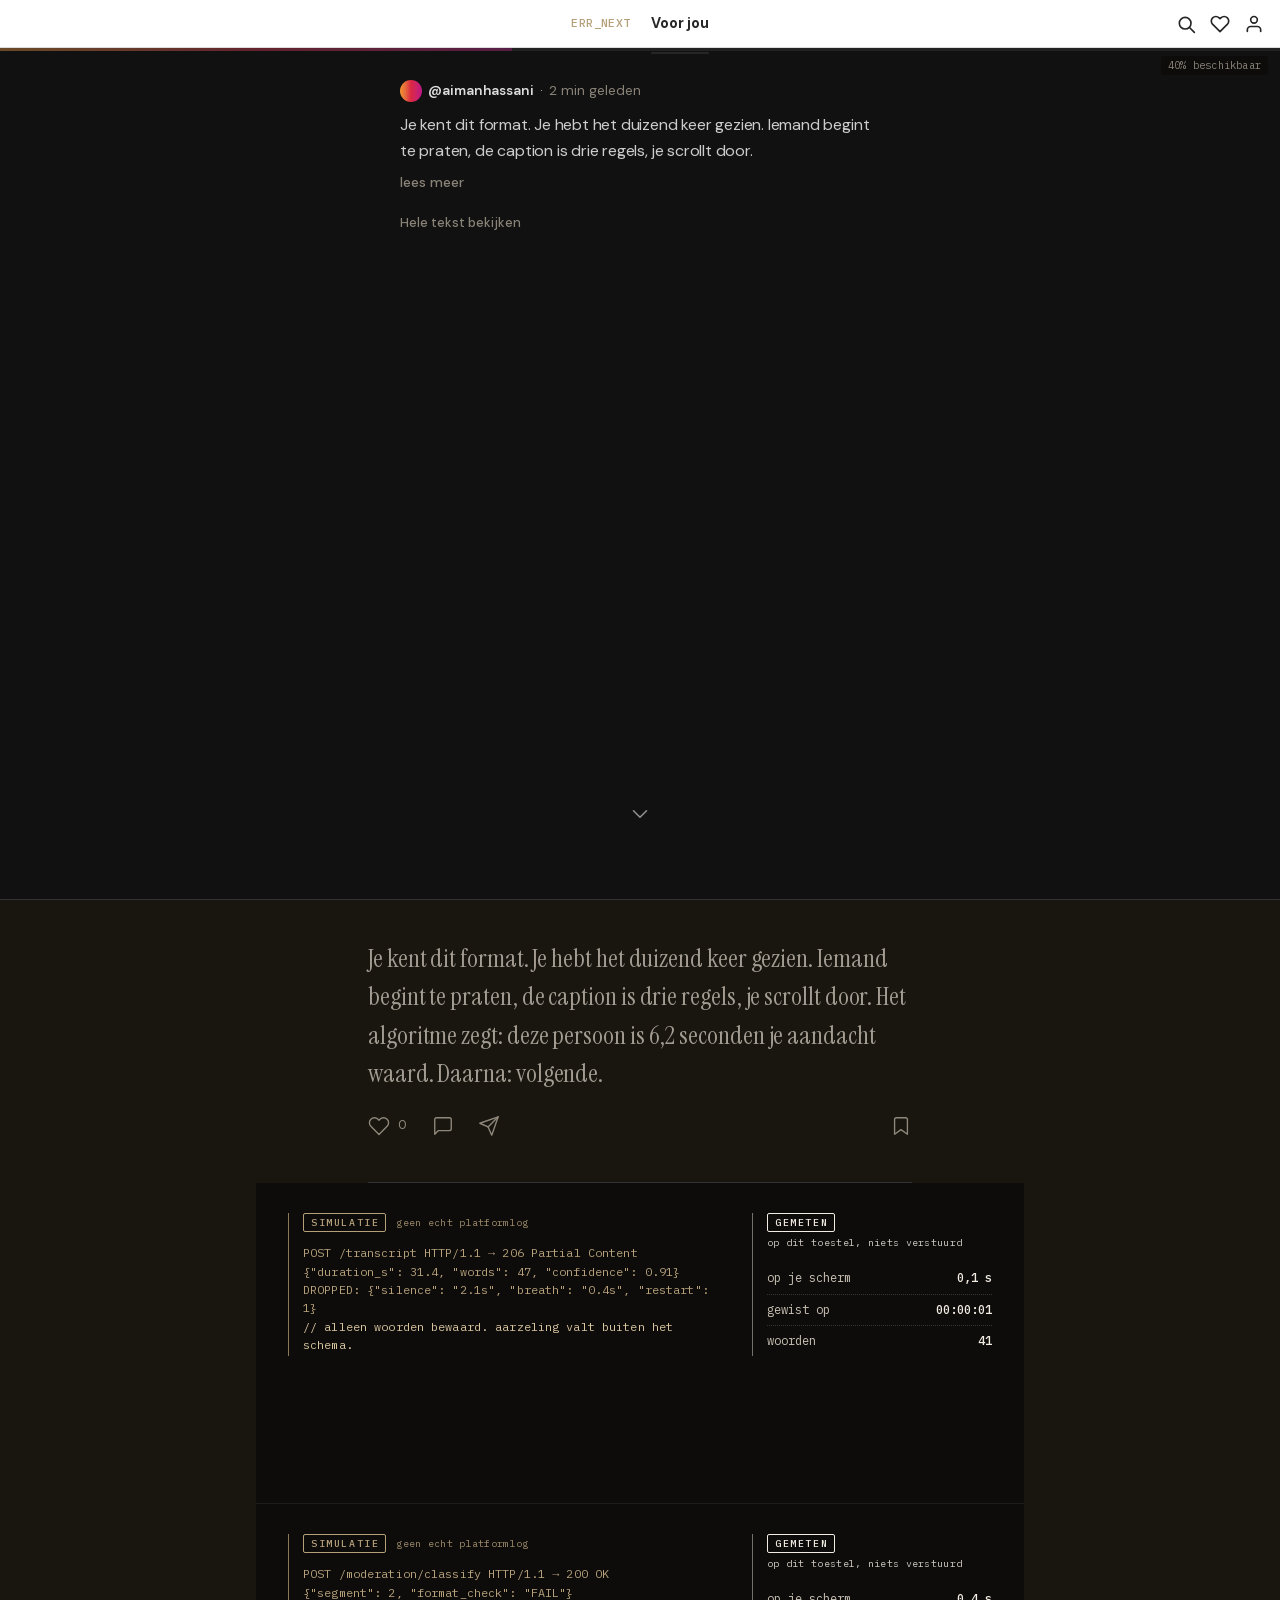
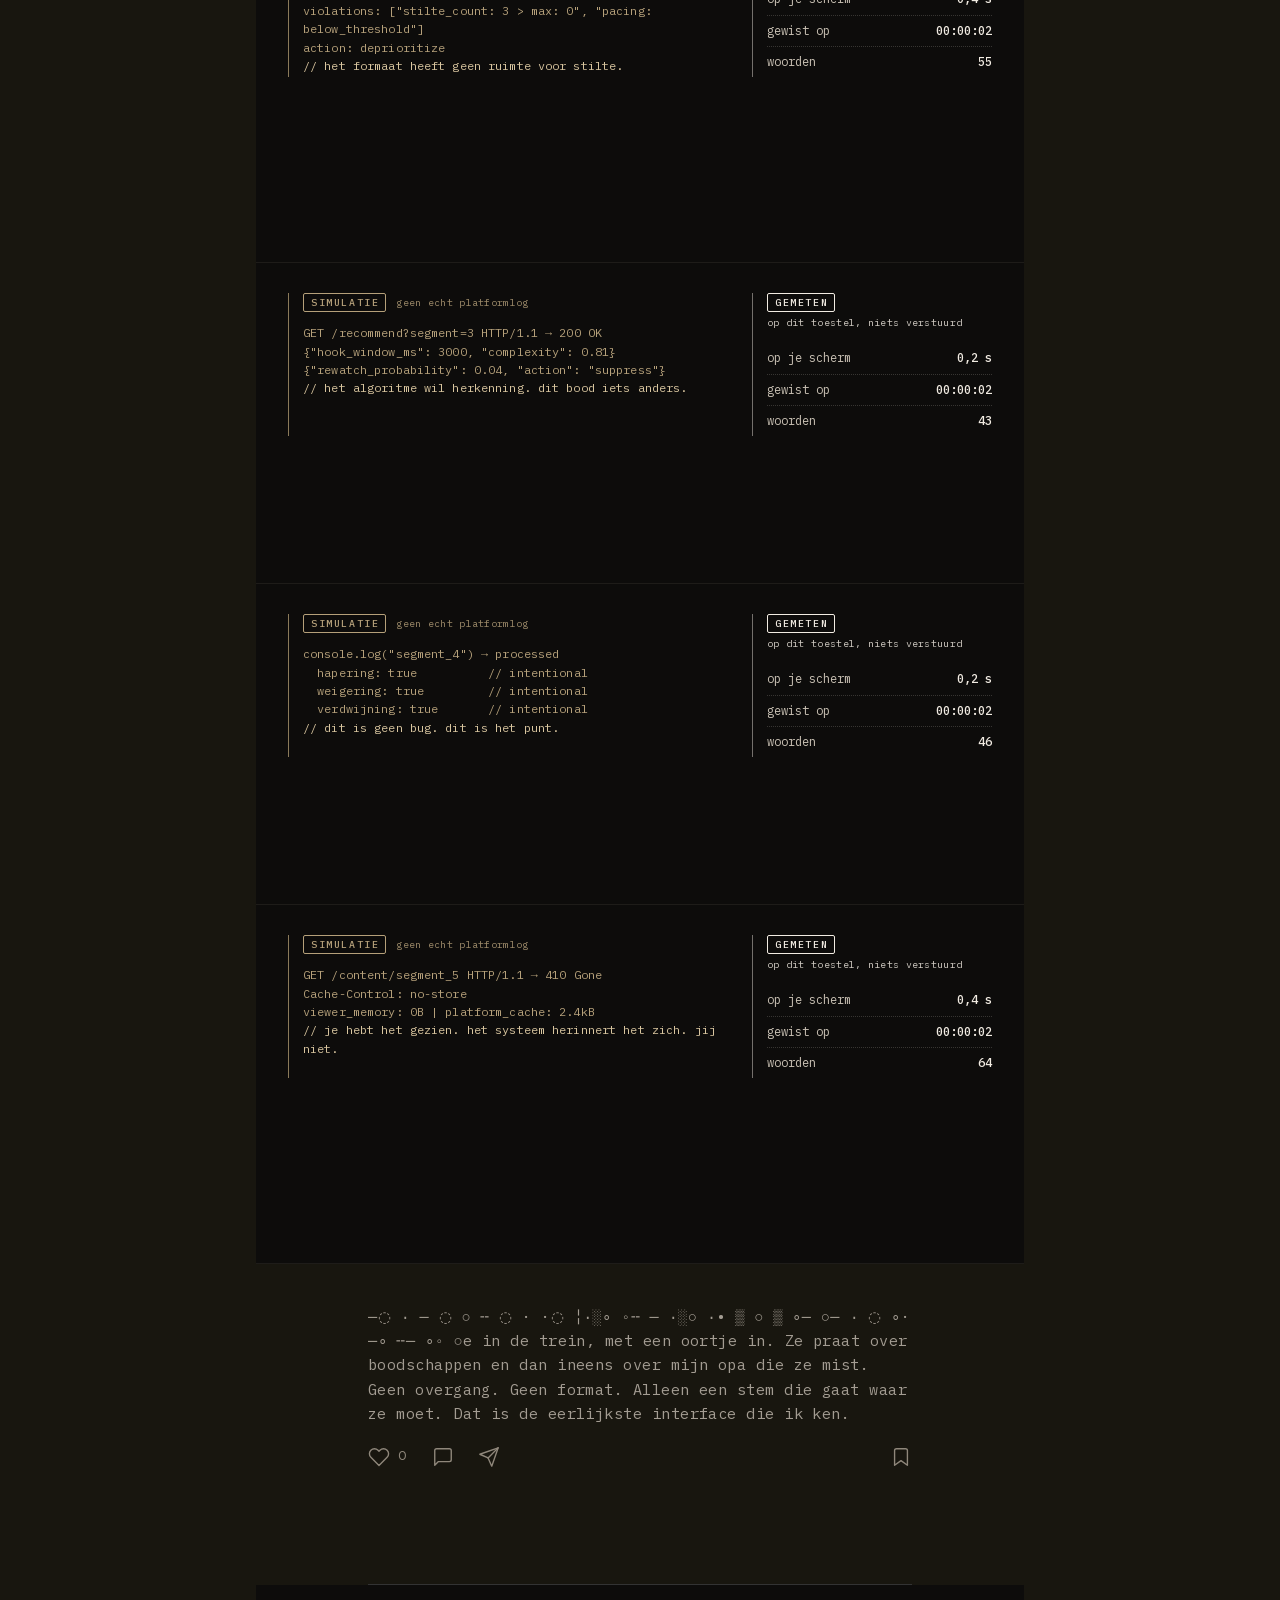
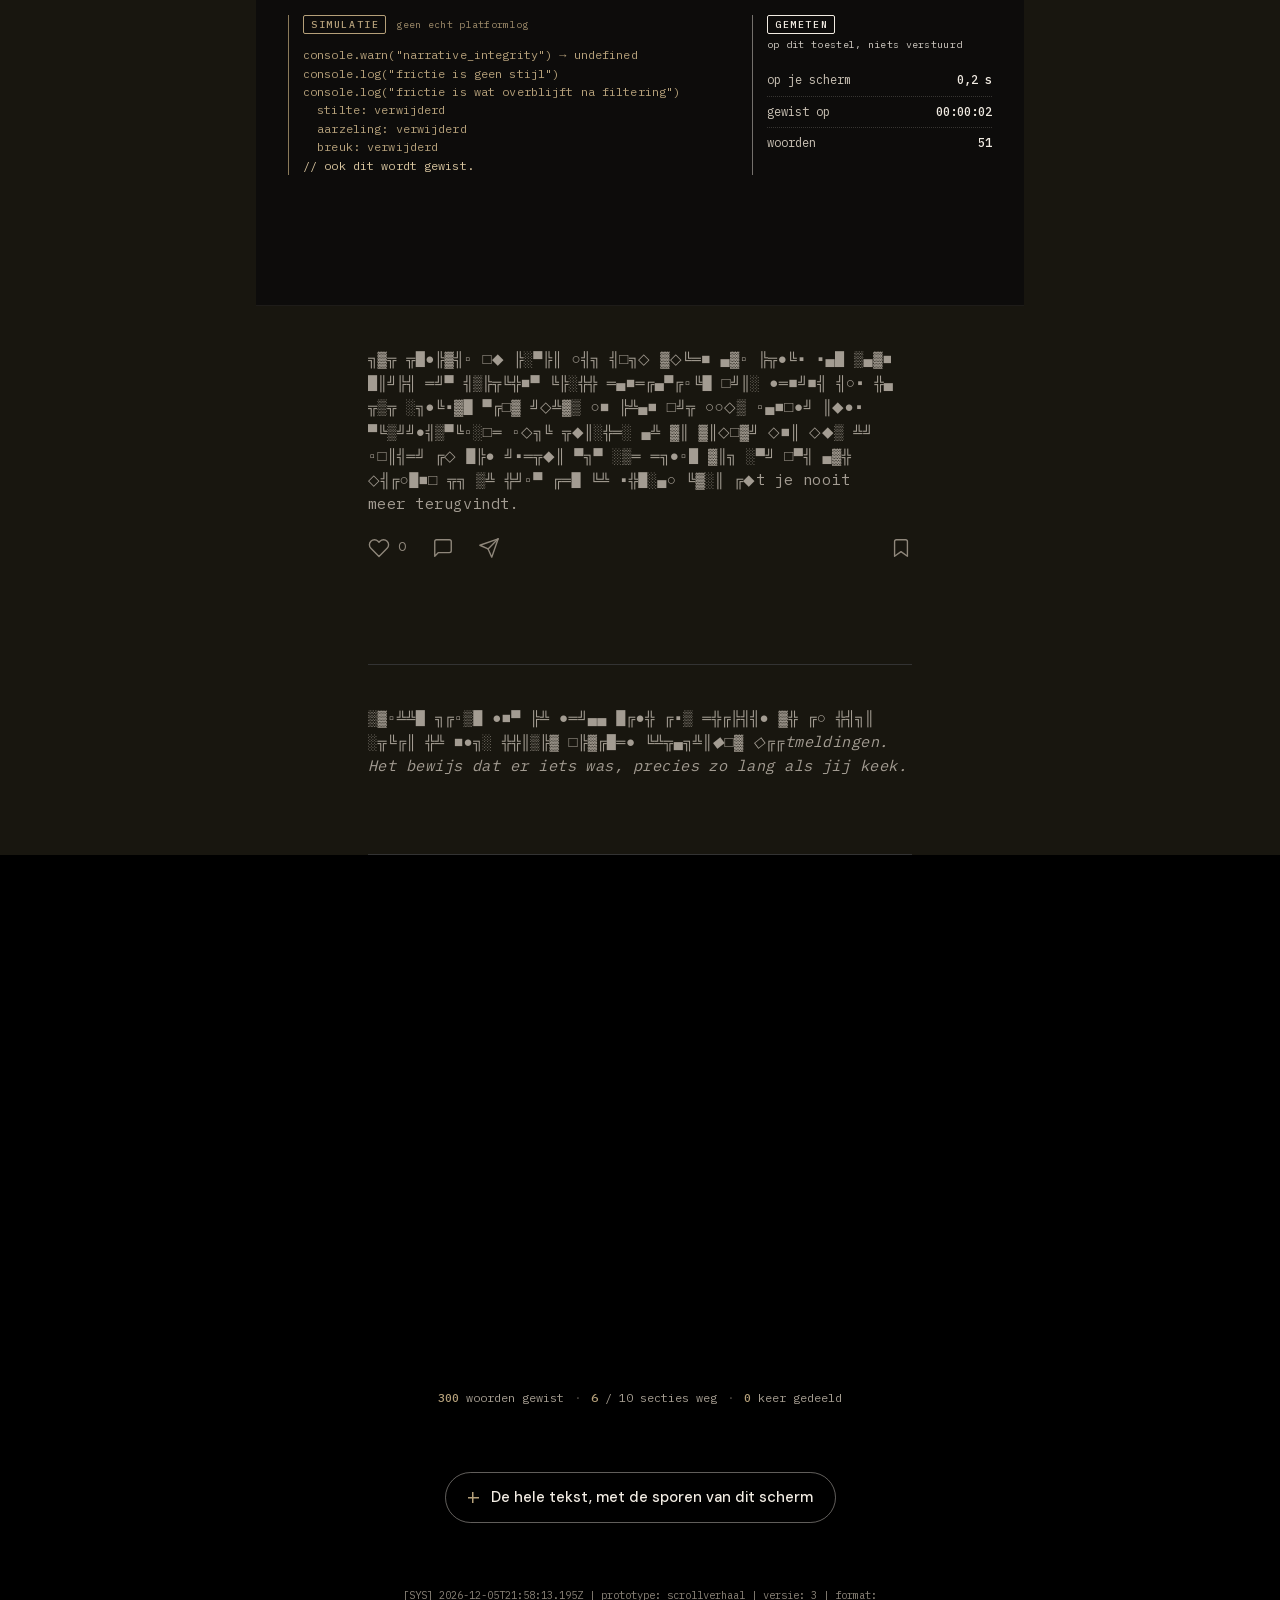
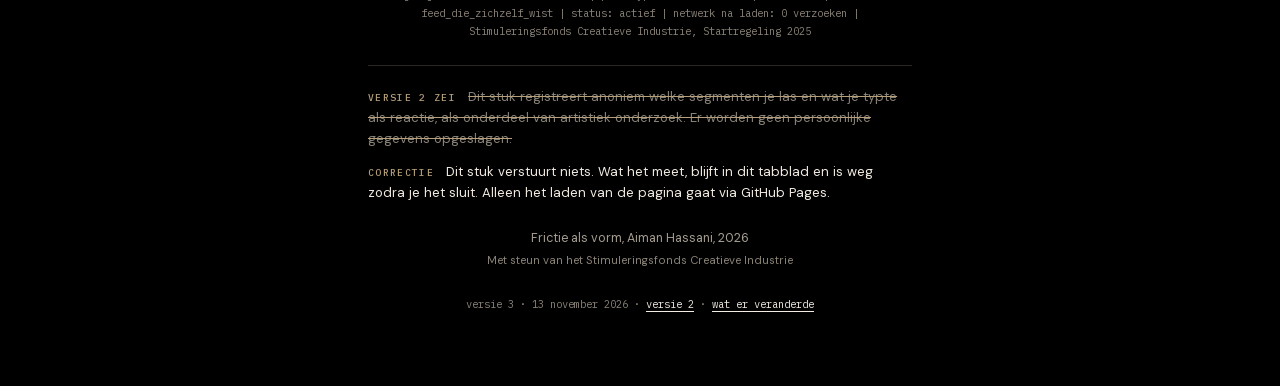
==== commit 2491be6a: "v3: apply p22-worker's concept review (card t_e4604025) - Mother paragraph: the invented recording d" ====
--- a/v3/index.html
+++ b/v3/index.html
@@ -154,6 +154,7 @@
       <section class="endcard" aria-labelledby="endTitle">
         <h2 class="sr-only" id="endTitle">Einde van de feed</h2>
         <p class="farewell" id="farewell" aria-hidden="true"></p>
+        <p class="farewell-correction" id="farewellCorrection" aria-hidden="true"></p>
         <p class="footer-stats">
           <span class="stat"><span class="stat-num" id="wordsLost">0</span> woorden gewist</span>
           <span class="stat-sep" aria-hidden="true">·</span>
@@ -165,9 +166,9 @@
 
       <section class="archive" id="archief" aria-labelledby="archiefTitel">
         <details class="archive-box" id="archiveBox">
-          <summary id="archiefTitel">De hele tekst, met jouw sporen</summary>
+          <summary id="archiefTitel">De hele tekst, met de sporen van dit scherm</summary>
           <div class="archive-body">
-            <p class="archive-rule">regel: een alinea vervaagt zodra de onderkant ervan de helft van je scherm passeert, en wordt gewist zodra die het bovenste derde bereikt. voor iedereen hetzelfde, op elk scherm. tijdcodes tellen vanaf het openen van deze pagina.</p>
+            <p class="archive-rule">regel: een alinea die op je scherm heeft gestaan, vervaagt zodra je verder scrolt en de onderkant ervan de helft van je scherm passeert, en wordt gewist zodra die het bovenste derde bereikt. wat je overslaat, blijft staan. voor iedereen hetzelfde, op elk scherm. tijdcodes tellen vanaf het openen van deze pagina.</p>
             <ol class="archive-list" id="archiveList" role="list"></ol>
             <dl class="manifest" id="manifest">
               <div>
@@ -180,7 +181,7 @@
               </div>
               <div>
                 <dt>verstuurd</dt>
-                <dd id="manifestNet">niets.</dd>
+                <dd id="manifestNet">niets door dit stuk.</dd>
               </div>
             </dl>
           </div>
@@ -191,7 +192,7 @@
         <p class="footer-system" id="footerSystem"></p>
         <div class="correction">
           <p class="was"><span class="tag">versie 2 zei</span> <del>Dit stuk registreert anoniem welke segmenten je las en wat je typte als reactie, als onderdeel van artistiek onderzoek. Er worden geen persoonlijke gegevens opgeslagen.</del></p>
-          <p class="is"><span class="tag">correctie</span> Dit stuk registreert niets en verstuurt niets. Je sporen blijven in dit tabblad en verdwijnen als je het sluit. Alleen het laden van de pagina loopt via GitHub Pages.</p>
+          <p class="is"><span class="tag">correctie</span> Dit stuk verstuurt niets. Wat het meet, blijft in dit tabblad en is weg zodra je het sluit. Alleen het laden van de pagina gaat via GitHub Pages.</p>
         </div>
         <p class="credit">Frictie als vorm, Aiman Hassani, 2026<br>
         <span class="credit-sub">Met steun van het Stimuleringsfonds Creatieve Industrie</span></p>
--- a/v3/style.css
+++ b/v3/style.css
@@ -720,7 +720,7 @@
   unicode-bidi: isolate;
 }
 
-/* Alinea 6 (de moeder): zelfde kleur, iets groter. Hier viel meer te verliezen. */
+/* Segment 6 (de zevende alinea, de moeder): zelfde kleur, iets groter. Hier viel meer te verliezen. */
 .segment[data-segment='6'] .trace-log {
   font-size: 0.78rem;
 }
@@ -819,6 +819,25 @@
 .farewell.shown {
   visibility: visible;
   animation: final-appear 2.5s ease-out;
+}
+
+/* De meting naast het slotspoor: "gelezen" meet niemand. */
+.farewell-correction {
+  margin-top: -14px;
+  max-width: 26rem;
+  font-family: var(--mono);
+  font-size: 0.72rem;
+  line-height: 1.6;
+  color: var(--cream-dim);
+  padding-left: 12px;
+  border-left: 1px solid rgba(242, 236, 227, 0.45);
+  text-align: left;
+  visibility: hidden;
+}
+
+.farewell-correction.shown {
+  visibility: visible;
+  animation: final-appear 3s ease-out;
 }
 
 @keyframes final-appear {
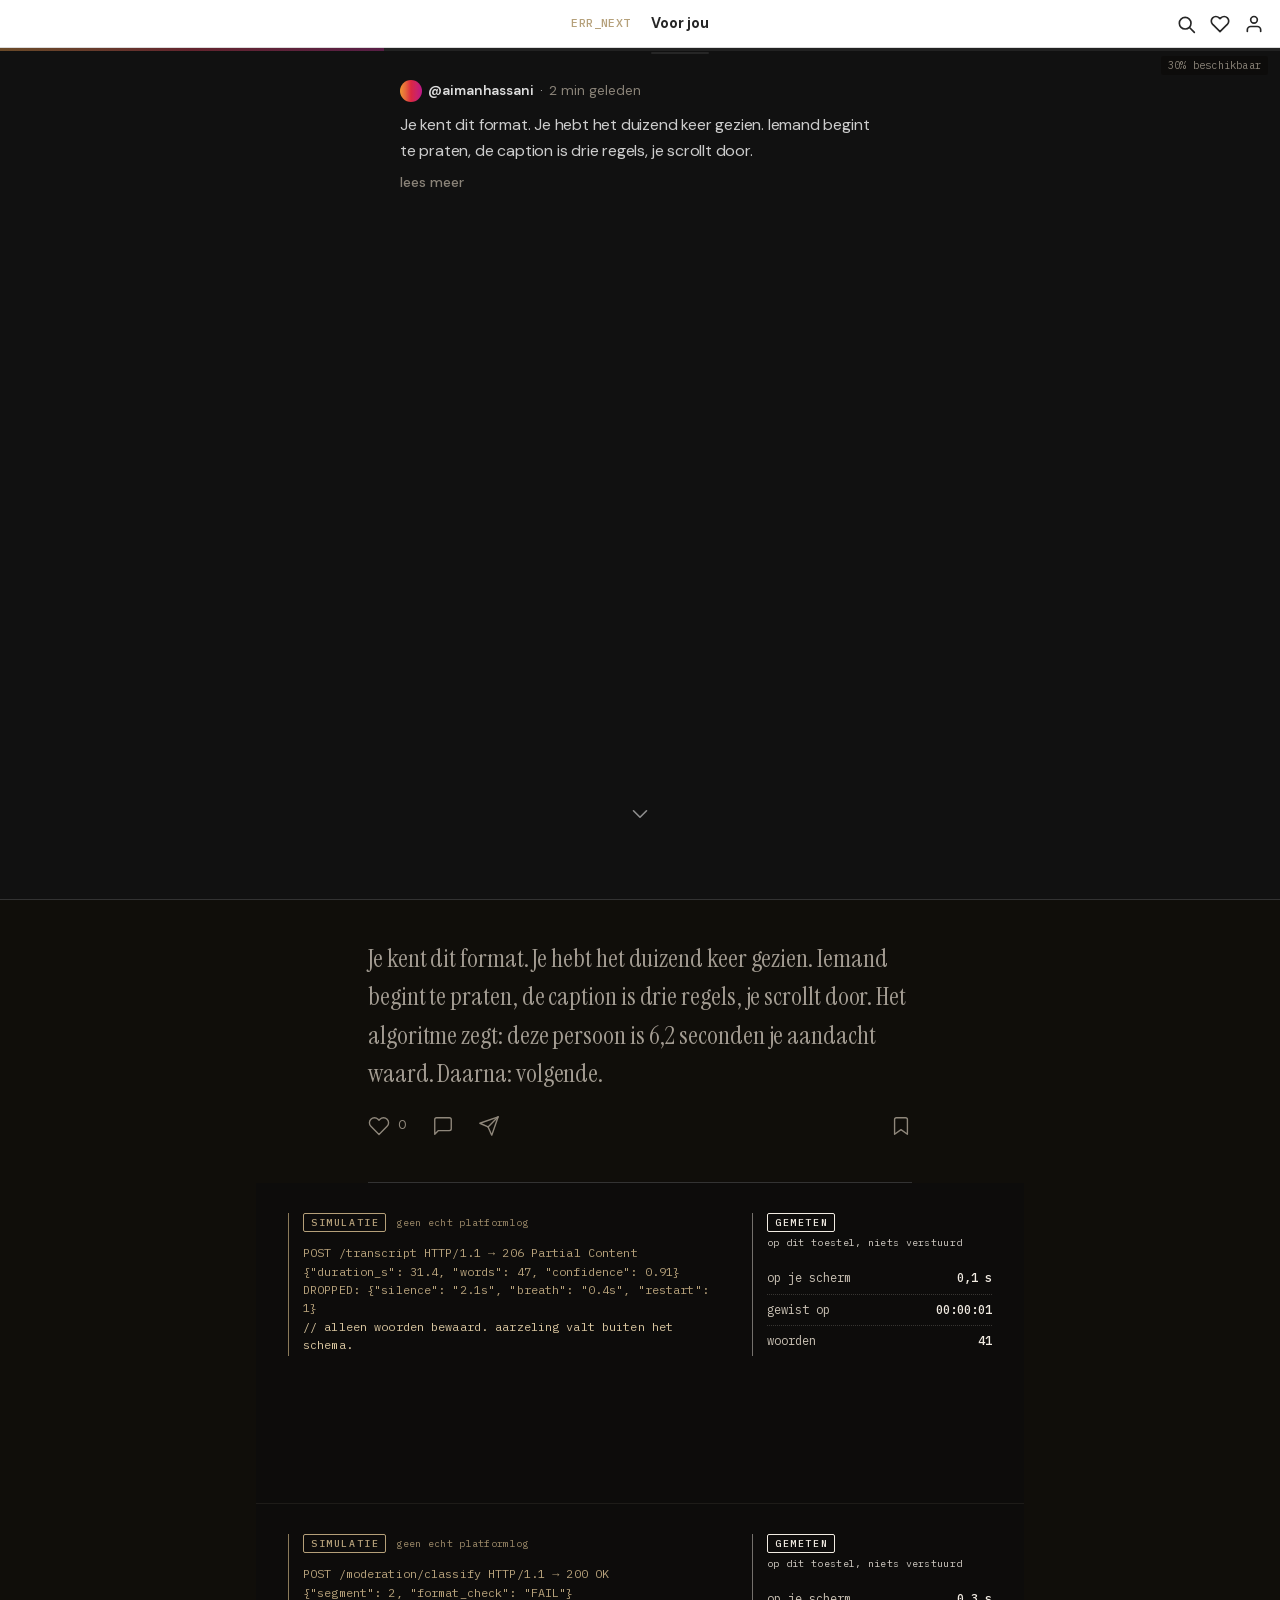
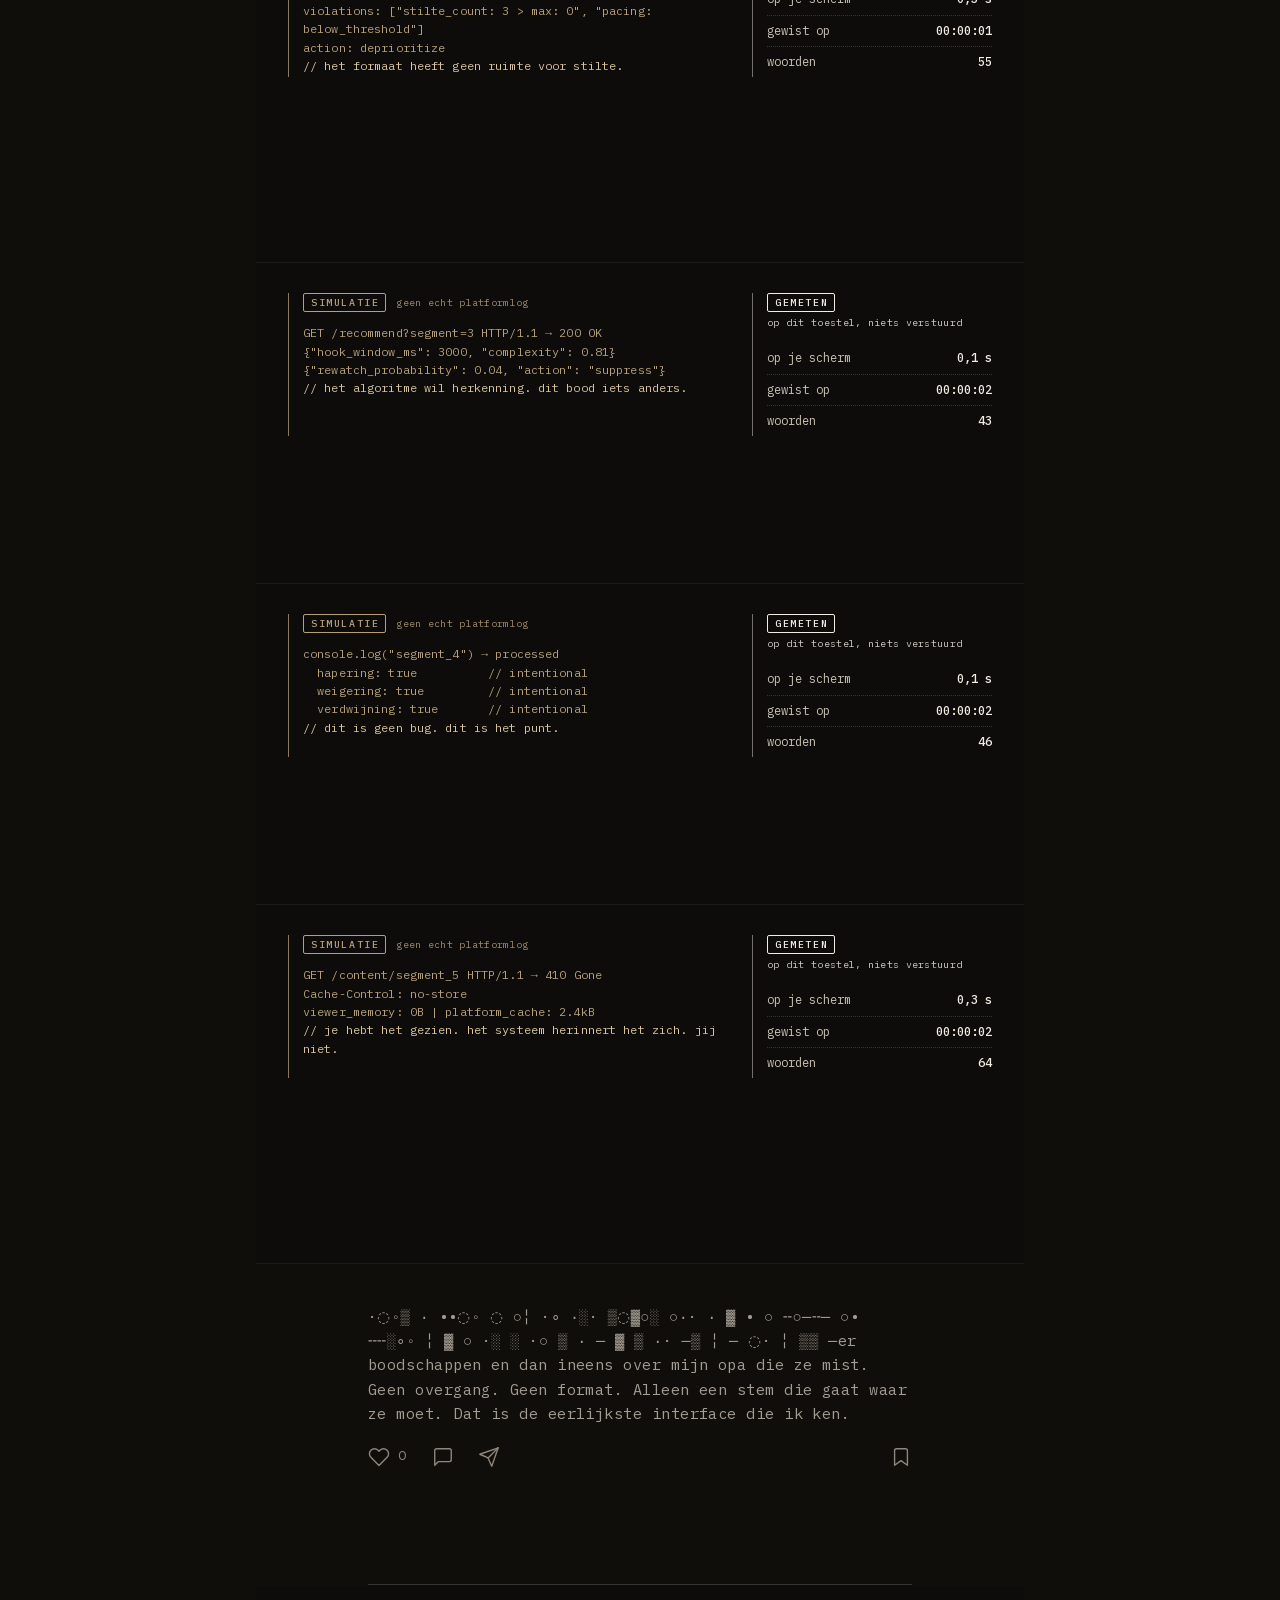
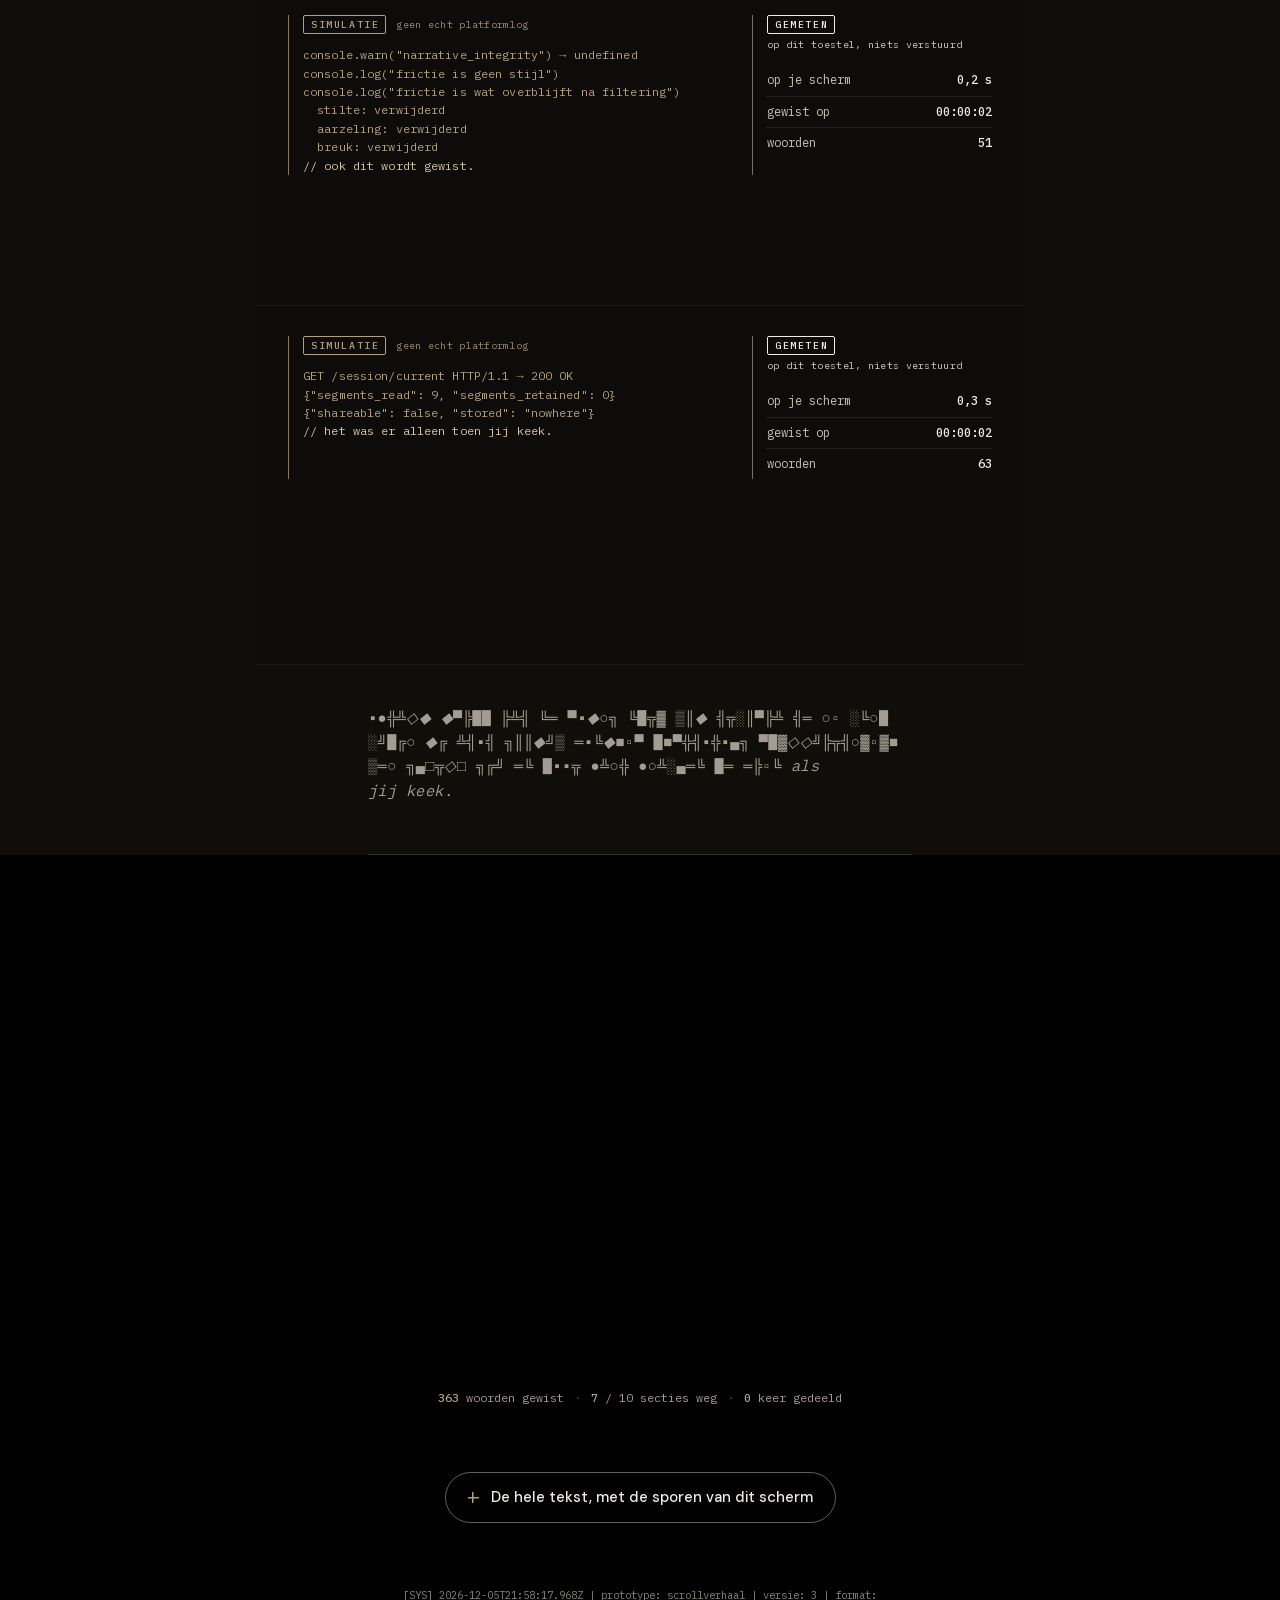
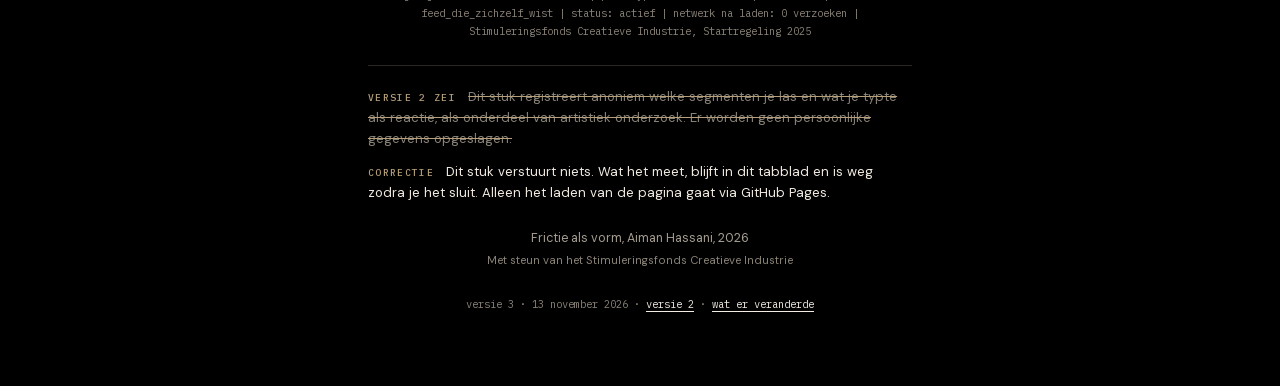
==== commit a05c66bc: "v3: drop the visible "Hele tekst bekijken" button (Aiman's feedback) Aiman: "its a scroll interface " ====
--- a/v3/index.html
+++ b/v3/index.html
@@ -19,6 +19,10 @@
 </head>
 <body>
 
+  <!-- Voor schermlezers en toetsenbord: de hele tekst, zonder wissen. Onzichtbaar tot je met Tab op
+       deze link komt. Wie scrolt, wordt naar beneden gedwongen en vindt de hele tekst na het einde. -->
+  <a class="skip-link" id="routeLink" href="#archief">Naar de hele tekst</a>
+
   <svg class="sprite" aria-hidden="true" focusable="false">
     <symbol id="i-heart" viewBox="0 0 24 24"><path d="M20.84 4.61a5.5 5.5 0 0 0-7.78 0L12 5.67l-1.06-1.06a5.5 5.5 0 0 0-7.78 7.78l1.06 1.06L12 21.23l7.78-7.78 1.06-1.06a5.5 5.5 0 0 0 0-7.78z"/></symbol>
     <symbol id="i-comment" viewBox="0 0 24 24"><path d="M21 15a2 2 0 0 1-2 2H7l-4 4V5a2 2 0 0 1 2-2h14a2 2 0 0 1 2 2z"/></symbol>
@@ -63,8 +67,6 @@
       </p>
       <p class="intro-caption" id="caption" tabindex="-1">Je kent dit format. Je hebt het duizend keer gezien. Iemand begint te praten, de caption is drie regels, je scrollt door.<span id="captionRest" hidden> Het algoritme zegt: deze persoon is 6,2 seconden je aandacht waard. Daarna: volgende.</span></p>
       <p class="intro-more"><button type="button" class="intro-more-link" id="moreBtn" aria-expanded="false" aria-controls="captionRest">lees meer</button></p>
-      <!-- Leesroute die niets wist: zoals "Vertaling bekijken" onder een post -->
-      <p class="intro-route"><a class="route-link" id="routeLink" href="#archief">Hele tekst bekijken</a></p>
     </div>
     <div class="scroll-indicator" id="scrollIndicator" aria-hidden="true">
       <svg width="26" height="26" viewBox="0 0 24 24" fill="none" stroke="currentColor" stroke-width="1.5" stroke-linecap="round" stroke-linejoin="round"><use href="#i-chevron"/></svg>
--- a/v3/style.css
+++ b/v3/style.css
@@ -130,6 +130,31 @@
   width: 0;
   height: 0;
   overflow: hidden;
+}
+
+/* De route naar de hele tekst, alleen voor toetsenbord en schermlezer. Wie scrolt, ziet hem niet:
+   het stuk dwingt je naar beneden, en de hele tekst staat pas na het einde. */
+.skip-link {
+  position: fixed;
+  top: 8px;
+  left: 8px;
+  z-index: 1000;
+  padding: 10px 14px;
+  font-family: var(--sans);
+  font-size: 0.9rem;
+  font-weight: 500;
+  color: var(--cream);
+  background: var(--void);
+  border-radius: 4px;
+  text-decoration: none;
+  transform: translateY(-200%);
+}
+
+.skip-link:focus,
+.skip-link:focus-visible {
+  transform: none;
+  outline: 2px solid var(--ghost);
+  outline-offset: 2px;
 }
 
 .sr-only {
@@ -347,24 +372,6 @@
 
 .intro-more-link:hover {
   color: #444;
-}
-
-/* Zoals "Vertaling bekijken" onder een post: klein, grijs, altijd vindbaar. */
-.intro-route {
-  margin-top: 14px;
-}
-
-.route-link {
-  font-size: 0.8rem;
-  font-weight: 500;
-  color: var(--platform-muted);
-  text-decoration: none;
-}
-
-.route-link:hover {
-  color: #444;
-  text-decoration: underline;
-  text-underline-offset: 3px;
 }
 
 .scroll-indicator {
@@ -1184,8 +1191,7 @@
 }
 
 body.is-dark .intro-meta,
-body.is-dark .intro-more-link,
-body.is-dark .route-link {
+body.is-dark .intro-more-link {
   color: var(--ash);
 }
 
